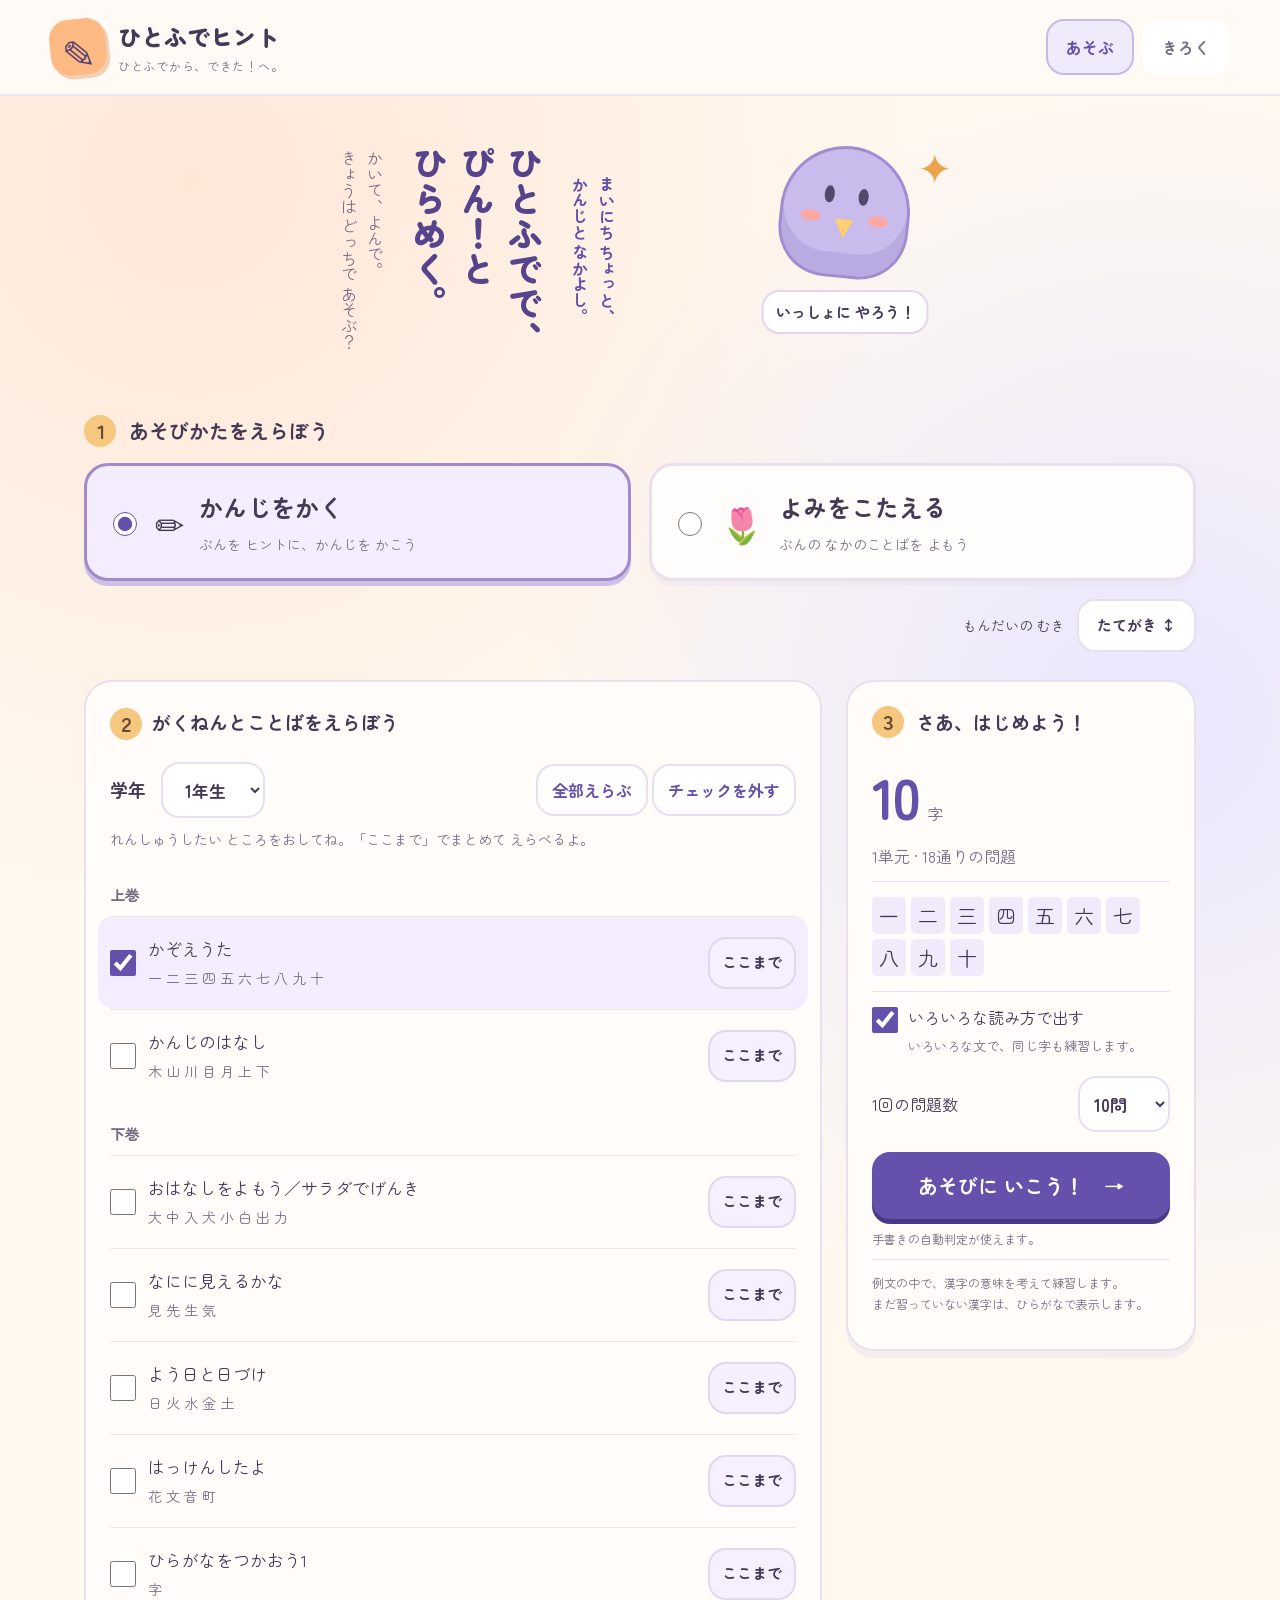
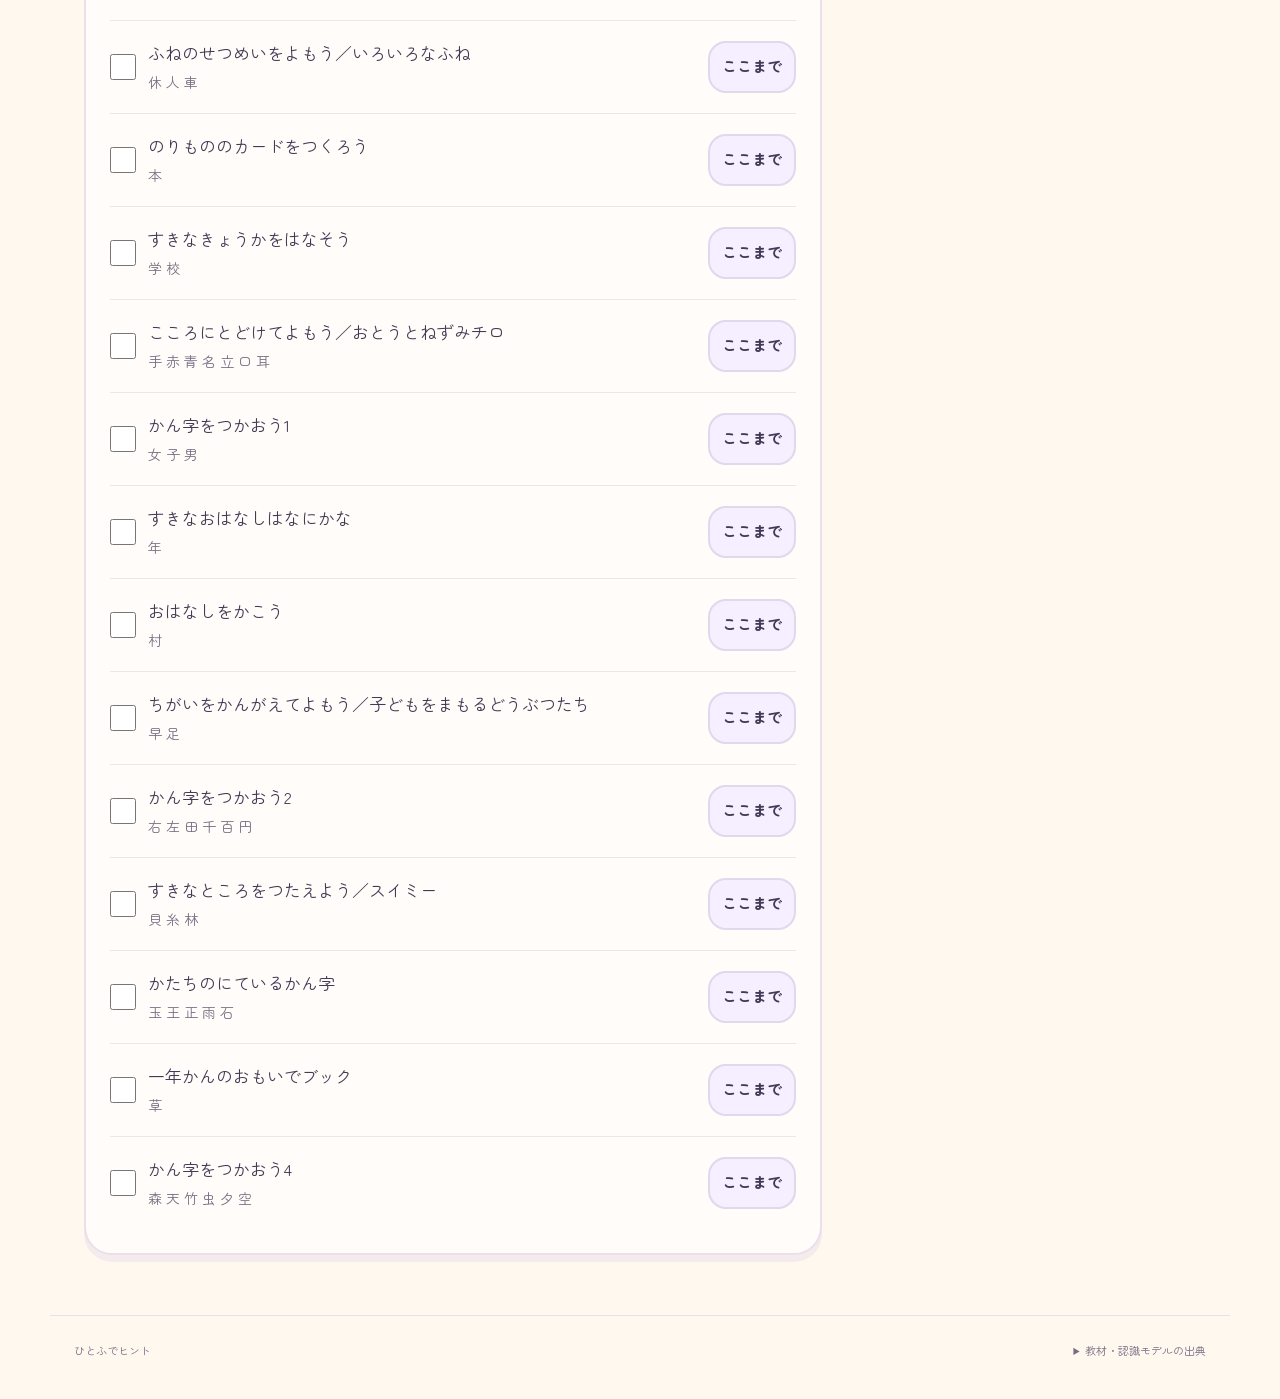
==== index.html @ f6446cb9 "Refine headline and explanatory text wrapping for vertical and mobile layouts" ====
<!doctype html>
<html lang="ja">
<head><meta charset="utf-8"><meta name="viewport" content="width=device-width, initial-scale=1"><title>ひとふでヒント — かく・よむ 漢字あそび</title><link rel="stylesheet" href="style.css"><link rel="stylesheet" href="child-ui.css"><script src="assets/ort.wasm.min.js" defer></script><script type="module" src="app.mjs"></script></head>
<body class="vertical-ui">
<header><a class="brand" href="./"><span class="brand-icon">✎</span><span>ひとふでヒント<small>ひとふでから、できた！へ。</small></span></a><nav aria-label="画面を選ぶ"><button id="setupTab" class="tab active">あそぶ</button><button id="progressTab" class="tab">きろく</button></nav></header>
<main>
<section id="setupView">
 <div class="intro welcome"><div><span class="eyebrow"><span class="copy-line">まいにち ちょっと、</span><span class="copy-line">かんじと なかよし。</span></span><h1 class="hero-title"><span class="hero-line">ひとふでで、</span><span class="hero-line">ぴん！と</span><span class="hero-line">ひらめく。</span></h1><p><span class="copy-line">かいて、よんで。</span><span class="copy-line">きょうは どっちで あそぶ？</span></p></div><div class="mascot" aria-hidden="true"><span class="mascot-star">✦</span><div class="bird"><i></i><i></i><b>▾</b></div><span class="mascot-message">いっしょに やろう！</span></div></div>
 <fieldset class="mode-picker"><legend><span class="step">１</span> <span class="copy-chunk">あそびかたを</span><wbr><span class="copy-chunk"> えらぼう</span></legend><label><input type="radio" name="mode" value="write" checked><span class="mode-picture">✏️</span><span><strong><span class="copy-chunk">かんじを</span><wbr><span class="copy-chunk"> かく</span></strong><small><span class="copy-chunk">ぶんを ヒントに、</span><wbr><span class="copy-chunk">かんじを かこう</span></small></span></label><label><input type="radio" name="mode" value="read"><span class="mode-picture">🌷</span><span><strong><span class="copy-chunk">よみを</span><wbr><span class="copy-chunk"> こたえる</span></strong><small><span class="copy-chunk">ぶんの なかの</span><wbr><span class="copy-chunk">ことばを よもう</span></small></span></label></fieldset>
 <div class="layout-setting"><span>もんだいの むき</span><button id="verticalToggle" aria-pressed="true">たてがき ↕</button></div>
 <div class="setup-grid"><div class="card unit-panel">
  <h2 class="step-title"><span class="step">２</span><span class="step-caption"><span class="copy-chunk">がくねんと</span><wbr><span class="copy-chunk"> ことばを</span><wbr><span class="copy-chunk"> えらぼう</span></span></h2><div class="panel-top"><label class="grade-label" for="grade">学年 <select id="grade"><option value="1">1年生</option><option value="2">2年生</option><option value="3">3年生</option><option value="4">4年生</option><option value="5">5年生</option><option value="6">6年生</option></select></label><div class="selection-actions"><button id="selectAll" class="text-button">全部えらぶ</button><button id="selectNone" class="text-button">チェックを外す</button></div></div>
  <p class="unit-help"><span class="copy-chunk">れんしゅうしたい ところを</span><wbr><span class="copy-chunk"> おしてね。</span><wbr><span class="copy-chunk">「ここまで」で</span><wbr><span class="copy-chunk"> まとめて えらべるよ。</span></p>
  <div id="units" aria-label="単元の一覧"><p>漢字のデータを読み込んでいます…</p></div>
 </div><aside class="card summary-panel"><h2 class="step-title"><span class="step">３</span> <span class="copy-chunk">さあ、</span><wbr><span class="copy-chunk">はじめよう！</span></h2><div class="big-count"><strong id="scopeCount">0</strong><span>字</span></div><p id="selectionSummary">単元をえらんでね。</p><div id="scopePreview" class="char-preview"></div>
  <label class="option"><input type="checkbox" id="multiple" checked><span>いろいろな読み方で出す<small><span class="copy-chunk">いろいろな文で、</span><wbr><span class="copy-chunk">同じ字も練習します。</span></small></span></label>
  <label class="length-label" for="sessionLength">1回の問題数 <select id="sessionLength"><option value="5">5問</option><option value="10" selected>10問</option><option value="20">20問</option></select></label>
  <button id="start" class="primary wide" disabled>あそびに いこう！ <span>→</span></button><p id="modelStatus" class="status" role="status">手書きの判定を準備しています…</p>
  <p class="small-note"><span class="copy-chunk">例文の中で、</span><wbr><span class="copy-chunk">漢字の意味を考えて</span><wbr><span class="copy-chunk">練習します。</span><wbr><span class="copy-chunk">まだ習っていない漢字は、</span><wbr><span class="copy-chunk">ひらがなで表示します。</span></p>
 </aside></div>
</section>
<section id="drillView" hidden>
 <div class="drill-top"><button id="back" class="text-button">← えらびなおす</button><span id="position"></span><span id="sessionBadge" class="badge"></span></div><div class="progress-track"><div id="progressFill"></div></div>
 <div class="drill-layout"><div class="card exercise">
  <span id="questionInstruction" class="eyebrow">□の かんじを １もじ かこう</span><div class="question-paper"><p id="reading" class="reading"></p><h1 id="masked" class="masked"></h1></div><p id="cue" class="cue"></p>
  <div id="readingControls" hidden><div id="readingHint" class="reading-hint"></div><div id="inputModes" class="input-modes" role="group" aria-label="こたえかた"><button data-input="keyboard" class="selected" aria-pressed="true">⌨️ うつ</button><button data-input="voice" aria-pressed="false">🎤 はなす</button><button data-input="handwriting" aria-pressed="false">✏️ かく</button></div><label id="readingInputLabel" for="readingInput">よみを ひらがなで いれてね</label><input id="readingInput" type="text" lang="ja" autocomplete="off" spellcheck="false" maxlength="80" placeholder="ひらがなで こたえてね"><div id="speechBox" hidden><button id="speak" class="primary wide">🎤 はなす</button><p id="speechStatus" role="status"></p><div id="speechCandidates" class="kana-candidates"></div><small>マイクを つかいます。音声はブラウザの認識サービスに送られることがあります。</small></div></div>
 <div id="writingBox">
  <div class="writing-area"><svg id="guide" viewBox="0 0 109 109" aria-hidden="true"></svg><canvas id="canvas" width="480" height="480" aria-label="漢字を書く場所"></canvas><span class="corner">ここに かいてね</span></div>
  <div class="canvas-tools"><button id="undo">ひとふで もどす</button><button id="clear">ぜんぶ けす</button><span id="strokeCount">0画</span></div>
  </div><div id="kanaTools" hidden><button id="kanaCommit" class="primary wide">この もじを よみとる</button><p id="kanaStatus" role="status"></p><div id="kanaCandidates" class="kana-candidates"></div><button id="deleteKana">よみの さいごを けす</button></div><button id="check" class="primary wide">できた！ たしかめる 🌸</button>
 </div><aside class="card hint-panel"><span class="eyebrow">こまったら ここ！</span><h2><span class="copy-chunk">ひとふで</span><wbr><span class="copy-chunk"> おてつだい。</span></h2><p>むずかしいときは、<br>ひとふでずつ みてみよう。</p><button id="hint" class="hint-button"><span class="hint-icon">一</span><span>ひとふで みせて<small><span class="copy-chunk">すこしずつ</span><wbr><span class="copy-chunk"> おもいだそう</span></small></span></button><button id="answer" class="text-button answer-button">こたえを みる</button>
  <div id="feedback" class="feedback" role="status" aria-live="polite"></div><div id="confirmation" hidden><p>自分で書いた字と、答えを比べてね。</p><div class="two-buttons"><button id="selfCorrect">合っている</button><button id="selfWrong">もう一度練習</button></div></div>
  <button id="next" class="primary wide" hidden>つぎへ すすむ →</button><div class="practice-note"><strong>思い出せたら、また後で。</strong><p>ヒントを使った字や間違えた字は、少し間をあけてもう一度。自力で書けた字は、翌日以降に復習します。</p></div>
 </aside></div>
</section>
<section id="resultView" hidden class="card result-panel"><span class="eyebrow">今日の練習</span><h1>おつかれさま！</h1><p id="resultMessage"></p><div id="resultCounts" class="result-counts"></div><div id="resultItems"></div><div class="two-buttons"><button id="restart" class="primary">もう一度練習する</button><button id="finish">範囲にもどる</button></div></section>
<section id="recordView" hidden><div class="intro"><span class="eyebrow">少しずつ、思い出せる字を増やそう</span><h1>学習の記録</h1><p>記録は、この端末のブラウザに保存されます。</p></div><div id="recordSummary" class="record-counts"></div><div class="card"><div class="panel-top"><h2>復習したい字</h2><button id="export" class="text-button">記録を書き出す</button><label class="text-button import-label">記録を読み込む<input id="import" type="file" accept="application/json" hidden></label></div><div id="recordList"></div><p id="storageMessage" role="status"></p></div></section>
<button id="quickStart" class="primary quick-start" disabled>あそびに いこう！ →</button><p id="fatal" role="alert" hidden></p>
</main>
<footer><span>ひとふでヒント</span><details><summary>教材・認識モデルの出典</summary><p>単元対応：ユーザー提供の東京書籍「新編 新しい国語」の教科書画面を転記。</p><p>筆順：<a href="https://kanjivg.tagaini.net/">KanjiVG</a> — Ulrich Apel · <a href="https://creativecommons.org/licenses/by-sa/3.0/">CC BY-SA 3.0</a>。語彙・読み：<a href="https://www.edrdg.org/">EDRDG / JMdict・KANJIDIC2</a> · <a href="https://www.edrdg.org/edrdg/licence.html">CC BY-SA 4.0</a>。</p><p>Character recognition powered by machine learning from <a href="https://github.com/dariyooo/DaKanji-Single-Kanji-Recognition">Dariyooo (DaAppLab)</a> · MIT。<a href="assets/DAKANJI-LICENSE.txt">ライセンス</a> / <a href="assets/ONNXRUNTIME-LICENSE.txt">ONNX Runtime · MIT</a></p><p>自動判定は参考です。判定がはっきりしないときは、答えと比べて確認します。書いた画像は外部に送信しません。</p></details></footer>
</body></html>
---- style.css ----
@import url('https://fonts.googleapis.com/css2?family=Noto+Sans+JP:wght@400;500;600;700;800&display=swap');
:root{--ink:#29392f;--muted:#66756b;--paper:#f6f5ee;--green:#24634c;--line:#dedfd4;--orange:#d47637;--light:#e8f0e6}*{box-sizing:border-box}body{margin:0;background:var(--paper);color:var(--ink);font-family:'Noto Sans JP',system-ui,sans-serif;line-height:1.65}button,select,input{font:inherit}button,select{cursor:pointer}button{border:1px solid var(--line);border-radius:10px;padding:10px 16px;background:white;color:var(--ink);font-weight:600}button:hover{background:#f0f3eb}button:disabled{opacity:.5;cursor:not-allowed}button:focus-visible,a:focus-visible,input:focus-visible,select:focus-visible{outline:3px solid #d6904f;outline-offset:3px}button.primary{background:var(--green);border-color:var(--green);color:white;padding:15px 20px}button.primary:hover{background:#184d3a}button[hidden],[hidden]{display:none!important}header{padding:22px max(24px,calc((100vw - 1180px)/2));border-bottom:1px solid var(--line);display:flex;align-items:center;justify-content:space-between;gap:20px;background:#faf9f3}.brand{display:flex;gap:12px;align-items:center;text-decoration:none;color:var(--ink);font-size:20px;font-weight:800;white-space:nowrap}.brand-icon{display:grid;place-items:center;background:var(--green);color:white;font-size:32px;width:45px;height:45px;border-radius:12px;transform:rotate(-6deg)}.brand small{display:block;font-size:11px;font-weight:400;color:var(--muted);letter-spacing:.06em}nav{display:flex;gap:8px}.tab{border:0;background:transparent;color:var(--muted);font-size:13px}.tab.active{background:var(--light);color:var(--green)}main{max-width:1180px;margin:auto;padding:40px 24px 60px}.intro{margin:0 0 30px}.eyebrow{font-size:12px;letter-spacing:.12em;color:var(--green);font-weight:700}h1{font-size:clamp(23px,3vw,32px);margin:10px 0 12px;letter-spacing:.025em;line-height:1.5}h2{font-size:19px;margin:10px 0}p{margin:10px 0}.intro p{color:var(--muted);font-size:14px}.mobile{display:none}.setup-grid{display:grid;grid-template-columns:minmax(0,1fr) 320px;gap:24px;align-items:start}.card{background:#fffef9;border:1px solid var(--line);border-radius:18px;padding:24px;box-shadow:0 4px 18px #2f463504}.panel-top{display:flex;gap:12px;align-items:center;justify-content:space-between;flex-wrap:wrap}.grade-label{display:flex;align-items:center;gap:15px;font-weight:700}select{border:1px solid var(--line);background:white;padding:10px 36px 10px 14px;border-radius:9px;color:var(--ink)}.selection-actions{display:flex;gap:4px}.text-button{border:0;background:transparent;color:var(--green);padding:8px;font-size:13px}.unit-help{font-size:12px;color:var(--muted);padding-bottom:12px}.volume-heading{font-size:12px;margin:20px 0 8px;color:var(--muted);font-weight:700}.unit-row{display:flex;align-items:center;border-top:1px solid #e9e9de;gap:8px;padding:12px 0}.unit-row label{flex:1;display:flex;gap:12px;align-items:flex-start;cursor:pointer;font-size:13px;min-width:0}.unit-row input,.option input{width:19px;height:19px;flex-shrink:0;accent-color:var(--green);margin:3px 0}.unit-row small{display:block;font-size:11px;color:var(--muted);margin-top:4px}.unit-row .until{white-space:nowrap;font-size:11px;background:#f3f5ed;border:0;padding:6px 8px}.unit-row:has(input:checked){background:#f0f5ec;margin:0 -12px;padding-left:12px;padding-right:12px;border-radius:8px}.summary-panel{position:sticky;top:24px}.big-count{display:flex;align-items:baseline;gap:10px;padding-top:5px}.big-count strong{font-size:70px;line-height:1.3;letter-spacing:-.06em;color:var(--green)}.big-count span{color:var(--muted)}#selectionSummary{font-size:13px;color:var(--muted)}.char-preview{border-top:1px solid var(--line);border-bottom:1px solid var(--line);padding:15px 0;margin:20px 0;display:flex;flex-wrap:wrap;gap:5px;max-height:160px;overflow:auto}.char-preview span{background:var(--light);border-radius:5px;padding:2px 7px;font-size:16px}.option{display:flex;align-items:flex-start;gap:10px;font-size:13px;cursor:pointer}.option small{display:block;font-size:11px;color:var(--muted);margin-top:4px}.length-label{display:flex;align-items:center;justify-content:space-between;gap:10px;margin:20px 0;font-size:13px}.wide{width:100%;display:flex;justify-content:center;gap:20px;align-items:center}.status{font-size:11px;color:var(--muted)}.small-note{font-size:11px;color:var(--muted);padding-top:12px;border-top:1px solid var(--line);line-height:1.8}.drill-top{display:flex;gap:16px;align-items:center;font-size:13px}.drill-top #position{margin-left:auto}.badge{border-radius:20px;background:var(--light);padding:4px 10px;font-size:11px;color:var(--green)}.progress-track{height:5px;background:#dfe4d9;border-radius:5px;margin:16px 0 25px}.progress-track div{height:100%;background:var(--green);border-radius:5px;transition:width .2s}.drill-layout{display:grid;grid-template-columns:minmax(0,620px) 1fr;gap:24px}.exercise{text-align:center;padding:26px}.reading{font-size:22px;font-weight:600;margin:12px 0 0;letter-spacing:.08em}.masked{font-size:38px;margin:4px 0 5px;letter-spacing:.15em;overflow-wrap:anywhere}.cue{font-size:11px;color:var(--muted);min-height:18px}.writing-area{width:min(100%,380px);aspect-ratio:1;margin:18px auto 12px;position:relative;background-color:#fffefb;background-image:linear-gradient(90deg,transparent calc(50% - .5px),#e9e4d7 50%,transparent calc(50% + .5px)),linear-gradient(transparent calc(50% - .5px),#e9e4d7 50%,transparent calc(50% + .5px));border:2px solid #cdcbb9;border-radius:10px;overflow:hidden;touch-action:none}#canvas,#guide{position:absolute;inset:0;width:100%;height:100%}#canvas{touch-action:none;z-index:2;cursor:crosshair}#guide{z-index:1;fill:none;stroke:var(--orange);stroke-width:3;stroke-linecap:round;stroke-linejoin:round}.corner{position:absolute;bottom:8px;right:12px;color:#b8b4a6;font-size:10px;pointer-events:none;z-index:0}.canvas-tools{max-width:380px;margin:0 auto 20px;display:flex;gap:8px;align-items:center}.canvas-tools button{font-size:12px;padding:7px 12px}.canvas-tools span{margin-left:auto;font-size:12px;color:var(--muted)}.hint-panel{padding:28px}.hint-panel>p{font-size:13px;color:var(--muted)}.hint-button{width:100%;display:flex;align-items:center;text-align:left;gap:15px;margin:24px 0 10px;padding:15px;background:#fbefe1;border-color:#edd7bf}.hint-button small{display:block;font-size:11px;color:var(--muted);font-weight:400;margin-top:4px}.hint-icon{font-size:30px;color:var(--orange)}.answer-button{width:100%;text-align:center}.feedback{margin:24px 0 15px;font-size:14px;white-space:pre-line}.feedback.good{color:var(--green);background:var(--light);padding:16px;border-radius:10px}.feedback.review{background:#fcf1e3;padding:16px;border-radius:10px;color:#80522a}.practice-note{margin-top:35px;border-top:1px solid var(--line);padding-top:22px;color:var(--muted);font-size:11px}.practice-note strong{color:var(--ink);font-size:12px}.two-buttons{display:flex;gap:10px;flex-wrap:wrap}.two-buttons button{flex:1;min-width:130px}.result-panel{max-width:750px;margin:40px auto}.result-counts,.record-counts{display:grid;grid-template-columns:repeat(3,1fr);gap:12px;margin:25px 0}.metric{padding:20px;background:var(--light);border-radius:12px}.metric strong{display:block;color:var(--green);font-size:30px}.metric span{font-size:12px;color:var(--muted)}.record-row,.result-row{display:flex;gap:18px;align-items:center;padding:14px 0;border-bottom:1px solid var(--line)}.record-char{font-size:28px;min-width:35px}.record-row small,.result-row small{display:block;font-size:11px;color:var(--muted)}.result-row .badge{margin-left:auto}.import-label{cursor:pointer}.record-summary-help{font-size:12px}.record-detail{flex:1}.reason-label{color:#9a5d30;font-size:12px}footer{border-top:1px solid var(--line);max-width:1180px;margin:auto;padding:25px 24px 40px;color:var(--muted);font-size:11px;display:flex;gap:30px;justify-content:space-between}footer details{max-width:720px}a{color:var(--green)}#fatal{padding:20px;background:#fff0e6;color:#8a4a29;border-radius:12px}#storageMessage{font-size:12px;color:var(--muted)}@media(max-width:850px){.setup-grid{grid-template-columns:1fr 280px;gap:16px}.card{padding:18px}.drill-layout{grid-template-columns:1fr 280px;gap:16px}.hint-panel{padding:20px}main{padding:25px 18px 40px}header{padding:16px 18px}.brand{font-size:17px}.brand-icon{width:38px;height:38px}.panel-top{gap:8px}}@media(max-width:650px){header{flex-wrap:wrap;padding:14px 18px}nav{margin-left:auto}.tab{font-size:11px;padding:8px}.brand{font-size:16px}.brand small{font-size:9px}.intro h1{font-size:23px}.mobile{display:block}.setup-grid,.drill-layout{grid-template-columns:1fr}.summary-panel{position:static}.summary-panel .big-count strong{font-size:48px}.char-preview{max-height:95px}.drill-layout .exercise{padding:18px}.writing-area{width:min(100%,360px)}.hint-panel h2{font-size:17px}.hint-panel>p,.practice-note{display:none}.hint-button{margin:15px 0 6px}.feedback{margin-top:14px}.masked{font-size:32px}.result-counts,.record-counts{gap:6px}.metric{padding:12px}.metric strong{font-size:24px}footer{display:block}footer details{margin-top:12px}.unit-row label{font-size:12px}.result-panel{margin:15px 0}.result-row{gap:10px}}
---- child-ui.css ----
@import url('https://fonts.googleapis.com/css2?family=Zen+Maru+Gothic:wght@400;500;700;900&display=swap');
:root{--ink:#453a56;--muted:#776e84;--paper:#fff8ef;--green:#6550ab;--line:#e7dfee;--orange:#eb9860;--light:#f0eafb}
body{font-family:'Zen Maru Gothic','Noto Sans JP',system-ui,sans-serif;background:radial-gradient(circle at 15% 6%,#ffe7d8 0,transparent 24%),radial-gradient(circle at 90% 24%,#e9e6ff 0,transparent 25%),var(--paper)}
header{background:#fffaf6;border-bottom:2px solid #efe5eb;padding-block:18px}.brand{font-size:23px}.brand small{font-size:12px}.brand-icon{background:#ffba83;color:#594271;border-radius:19px;width:56px;height:56px;font-size:40px;box-shadow:3px 4px 0 #f1d0b8}
button,select{min-height:56px;border-radius:18px;border-width:2px;font-size:17px;padding:12px 18px;font-weight:700;transition:transform .15s,background .15s;touch-action:manipulation}button:hover{background:#f0eafb;transform:translateY(-2px)}button:active{transform:translateY(2px)}button:disabled{transform:none;opacity:.55}button.primary{background:#6550ab;border-color:#6550ab;box-shadow:0 5px 0 #493885;font-size:20px;min-height:66px}button.primary:hover{background:#7461b5}.tab{font-size:16px;border:2px solid transparent;background:#fff}.tab.active{border-color:#c9bae5;background:#f0eafb}
main{padding-top:32px;max-width:1160px}.card{border:2px solid #eadfeb;border-radius:28px;box-shadow:0 7px 0 #eadfeb80;background:#fffcf9}.welcome{display:flex;align-items:center;justify-content:space-between;padding:8px 28px 20px;gap:24px}.welcome h1{font-size:clamp(34px,4.5vw,52px);font-weight:900;line-height:1.45;letter-spacing:.05em;color:#57438b;margin:8px 0}.intro p{font-size:17px}.eyebrow{font-size:15px;letter-spacing:.02em}.mascot{position:relative;min-width:210px;padding:10px 24px 30px;text-align:center}.bird{background:#c9bbec;border:3px solid #a18ccf;width:130px;height:132px;border-radius:60% 60% 45% 45%;position:relative;transform:rotate(6deg);display:flex;justify-content:center;gap:24px;padding-top:38px;margin:auto;box-shadow:inset 0 -22px 0 #baaae2}.bird:before,.bird:after{content:'';position:absolute;top:64px;width:20px;height:11px;background:#ffa8a2;border-radius:50%}.bird:before{left:18px}.bird:after{right:18px}.bird i{width:10px;height:17px;border-radius:50%;background:#55476a}.bird b{position:absolute;top:55px;color:#ffce70;font-size:38px;line-height:1}.mascot-star{position:absolute;top:-5px;right:0;color:#eca34c;font-size:42px}.mascot-message{background:white;border:2px solid #e2d5ed;border-radius:18px;padding:8px 12px;display:inline-block;position:relative;margin-top:12px;font-size:15px;font-weight:700}
.mode-picker{border:0;padding:0;margin:0 0 14px;display:grid;grid-template-columns:1fr 1fr;gap:18px}.mode-picker legend{font-size:20px;font-weight:700;padding:0;margin-bottom:16px}.step{display:inline-grid;place-items:center;width:32px;height:32px;background:#f6c77f;color:#654b37;border-radius:50%;font-size:19px;margin-right:7px}.mode-picker label{display:flex;align-items:center;gap:15px;background:#fffdfb;border:3px solid #e9dfed;border-radius:24px;padding:21px;cursor:pointer;min-height:112px;position:relative;box-shadow:0 5px 0 #e9dfed70}.mode-picker label:has(input:checked){border-color:#a28bcd;background:#f3edff;box-shadow:0 5px 0 #cfbfe5}.mode-picker input{width:24px;height:24px;accent-color:#6550ab;flex-shrink:0}.mode-picker strong{font-size:24px;display:block}.mode-picker small{font-size:14px;display:block;color:var(--muted)}.mode-picture{font-size:35px}.layout-setting{display:flex;justify-content:flex-end;align-items:center;gap:12px;margin:18px 0 28px;font-size:14px}.layout-setting button{font-size:15px;min-height:48px}.step-title{font-size:19px;margin-top:0;margin-bottom:22px}.setup-grid{grid-template-columns:minmax(0,1fr) 350px}.grade-label{font-size:18px}.text-button{font-size:16px;min-height:52px;border:2px solid #e9dfed;background:#fff;padding:9px 14px}.unit-help{font-size:14px}.unit-row{padding-block:15px;gap:12px}.unit-row label{font-size:17px;align-items:center;min-height:62px}.unit-row input,.option input{width:26px;height:26px}.unit-row small{font-size:14px}.unit-row .until{font-size:15px;min-height:52px;padding:9px 12px;border:2px solid #e2d7ec;background:#f6efff}.unit-row:has(input:checked){background:#f3edff;border-radius:16px}.volume-heading{font-size:15px}.option,.length-label,#selectionSummary{font-size:16px}.option small{font-size:13px}.small-note,.status{font-size:12px}.char-preview span{font-size:20px}.char-preview{margin:12px 0}.summary-panel .big-count strong{font-size:56px}.big-count{padding-top:0}.length-label select{padding-inline:10px;min-width:92px}
.drill-layout{grid-template-columns:minmax(0,650px) 1fr}.drill-top{font-size:16px}.badge{font-size:13px}.progress-track{height:10px;border-radius:20px;background:#e8def4}.progress-track div{border-radius:20px;background:#a490d3}.question-paper{display:flex;justify-content:center;align-items:center;gap:24px;background:#fff5df;border-radius:22px;padding:22px 18px;margin:16px 0;min-height:130px;background-image:repeating-linear-gradient(0deg,transparent 0,transparent 35px,#f1e4c8 36px,transparent 37px)}.question-paper .masked{margin:0;font-size:44px;font-family:'Yu Mincho','Noto Serif JP',serif;line-height:1.6;max-width:100%;overflow-wrap:anywhere}.question-paper .reading{font-size:24px;margin:0}.vertical-ui .question-paper{flex-direction:row-reverse;min-height:210px}.vertical-ui .masked,.vertical-ui .reading{writing-mode:vertical-rl;text-orientation:upright;max-height:330px;letter-spacing:.12em}.cue{font-size:15px}.writing-area{border:3px solid #cdbdde;border-radius:22px;background-color:white;width:min(100%,330px)}.corner{font-size:13px}.canvas-tools button{min-height:52px;font-size:15px;padding:9px 12px}.canvas-tools span{font-size:14px}.hint-panel h2{font-size:24px}.hint-panel>p{font-size:16px}.hint-button{border-width:2px;background:#fff0d7;border-color:#edcf9d;border-radius:20px;min-height:82px}.hint-button small{font-size:13px}.answer-button{margin-top:15px}.feedback{font-size:18px}.practice-note,.practice-note strong{font-size:13px}.result-panel h1{color:#6550ab}.metric span{font-size:14px}.record-row small{font-size:13px}.result-counts,.record-counts{grid-template-columns:repeat(3,minmax(0,1fr))}
.input-modes{display:flex;gap:8px;margin:18px 0}.input-modes button{flex:1;padding:12px 6px;font-size:18px}.input-modes .selected{background:#f0eafb;border-color:#a28bcd}.reading-hint{display:flex;justify-content:center;gap:6px;flex-wrap:wrap;min-height:64px}.kana-hint-tile{display:grid;place-items:center;width:58px;height:68px;border:2px dashed #deca9b;background:#fff5de;border-radius:14px;font-size:40px}.kana-hint-tile svg{width:100%;height:100%;fill:none;stroke:#df864e;stroke-width:3.5;stroke-linecap:round;stroke-linejoin:round}.vertical-ui .reading-hint{flex-direction:column;align-content:center;max-height:290px}.vertical-ui .kana-hint-tile{width:56px;height:56px}.reading-hint:empty{display:none}#readingInputLabel{display:block;font-size:15px;margin-top:12px;text-align:left}#readingInput{width:100%;min-height:66px;border:3px solid #cdbdde;border-radius:18px;background:#fff;font-size:25px;padding:14px;color:#453a56;margin:8px 0 18px}#readingInput::placeholder{font-size:18px;color:#8d829a}.kana-candidates{display:flex;gap:9px;justify-content:center;flex-wrap:wrap;margin:12px 0}.kana-candidates button{font-size:29px;min-width:56px}#speechBox{margin:12px 0 20px}#speechBox small{display:block;color:var(--muted);font-size:12px}#speechStatus,#kanaStatus{font-size:16px}#kanaTools{margin-bottom:20px}#deleteKana{font-size:15px}.vertical-ui .intro h1{writing-mode:vertical-rl;max-height:280px;font-size:36px}.vertical-ui .welcome{justify-content:center;gap:110px}.vertical-ui .welcome>div:first-child{display:flex;flex-direction:row-reverse;gap:28px;align-items:center}.vertical-ui .welcome .eyebrow,.vertical-ui .welcome p{writing-mode:vertical-rl;max-height:250px;font-size:16px}.vertical-ui .welcome h1 br{display:none}
@media(prefers-reduced-motion:reduce){*,*:before,*:after{transition:none!important;animation:none!important}html{scroll-behavior:auto}}
@media(max-width:900px){.setup-grid,.drill-layout{grid-template-columns:minmax(0,1fr) 300px;gap:16px}.mode-picker strong{font-size:21px}.mode-picture{font-size:29px}.mode-picker label{padding:16px;gap:10px}.card{padding:19px}.vertical-ui .welcome{gap:45px}.vertical-ui .welcome>div:first-child{gap:18px}.unit-row label{font-size:16px}.selection-actions{flex-wrap:wrap}.unit-row .until{font-size:14px;padding:7px 10px}}
@media(max-width:720px){header{padding:14px 16px;gap:10px;flex-wrap:wrap}.brand{font-size:20px}.brand small{font-size:11px}nav{margin-left:0}.tab{font-size:15px;min-height:48px;padding:8px 14px}main{padding:22px 14px 36px}.setup-grid,.drill-layout{grid-template-columns:1fr}.welcome{padding:10px 0;gap:10px}.mascot{min-width:120px;padding:10px 0 20px}.bird{width:95px;height:100px;gap:18px;padding-top:28px}.bird:before,.bird:after{top:49px;width:15px}.bird:before{left:9px}.bird:after{right:9px}.bird b{top:42px;font-size:30px}.mascot-star{font-size:28px}.mascot-message{font-size:11px;padding:6px 8px}.welcome h1{font-size:32px}.intro p{font-size:14px}.eyebrow{font-size:13px}.vertical-ui .welcome{gap:24px}.vertical-ui .welcome>div:first-child{gap:10px}.vertical-ui .intro h1{font-size:29px;max-height:250px}.vertical-ui .welcome .eyebrow,.vertical-ui .welcome p{font-size:13px;max-height:235px}.mode-picker{grid-template-columns:1fr;gap:13px;margin-top:15px}.mode-picker legend{font-size:18px}.mode-picker label{min-height:92px}.mode-picker strong{font-size:23px}.mode-picker small{font-size:13px}.mode-picture{font-size:33px}.layout-setting{margin:16px 0 20px}.summary-panel{position:static}.step-title{font-size:18px}.unit-row label{font-size:16px}.unit-row small{font-size:13px}.unit-help{font-size:13px}.selection-actions{gap:8px}.text-button{font-size:15px}.drill-layout .exercise{padding:18px 14px}.question-paper{min-height:120px}.vertical-ui .question-paper{min-height:170px}.question-paper .masked{font-size:37px}.vertical-ui .masked{max-height:265px}.writing-area{width:min(100%,310px)}.hint-panel>p{display:block}.hint-panel h2{font-size:23px}.hint-button{margin-top:16px}.drill-top{gap:8px;font-size:14px}.drill-top .text-button{font-size:14px;padding:9px 10px}.badge{font-size:12px}.result-counts,.record-counts{gap:8px}.metric{padding:12px 8px;min-width:0}.metric span{font-size:12px;overflow-wrap:anywhere}.metric strong{font-size:27px}.record-row,.result-row{gap:9px;flex-wrap:wrap}.record-detail{min-width:140px}.result-panel{margin:14px 0}.reading-hint{gap:4px}.input-modes button{font-size:17px}.kana-hint-tile{width:50px;height:58px}.vertical-ui .kana-hint-tile{width:48px;height:48px}.corner{font-size:12px}.canvas-tools button{font-size:14px}}
.quick-start{display:none}@media(max-width:720px){#units{max-height:410px;overflow:auto;padding:0 12px 5px;margin:0 -12px;overscroll-behavior:contain}body:has(#setupView:not([hidden])) .quick-start{display:flex;position:fixed;bottom:14px;left:16px;right:16px;width:calc(100% - 32px);z-index:10;justify-content:center;box-shadow:0 5px 0 #493885,0 0 0 9px #fff8efe8}body:has(#setupView:not([hidden])) footer{padding-bottom:105px}.vertical-ui .intro h1{max-height:330px}.vertical-ui .welcome{gap:14px}}@media(max-width:400px){.vertical-ui .welcome .eyebrow{display:none}.vertical-ui .intro h1{font-size:27px}.vertical-ui .welcome p{font-size:12px}.vertical-ui .welcome>div:first-child{gap:8px}.mascot{min-width:105px}}
.vertical-ui .welcome>div:first-child{width:300px;min-width:0;flex:none;justify-content:center}@media(max-width:720px){.vertical-ui .welcome>div:first-child{width:170px}}@media(max-width:400px){.vertical-ui .welcome>div:first-child{width:145px}}
.question-paper:has(.sentence){background-image:repeating-linear-gradient(90deg,transparent 0,transparent 53px,#f0e2c4 54px,transparent 55px);padding:26px 22px;min-height:250px}
.question-paper .sentence{font-family:'Zen Maru Gothic','Yu Mincho',serif;font-weight:500;font-size:27px;line-height:2.1;letter-spacing:.05em;text-align:left;white-space:pre-wrap;max-width:100%;margin:0}
.vertical-ui .question-paper .sentence{max-height:360px;max-width:100%;writing-mode:vertical-rl;text-orientation:mixed;letter-spacing:.09em;line-height:2.2}
.sentence-target{color:#58408d;background:#efe5ff;border-radius:6px;padding:3px 4px;font-weight:700;box-decoration-break:clone;-webkit-box-decoration-break:clone}.sentence-target rt{font-size:.57em;color:#8d4931;font-weight:700;letter-spacing:.05em}.target-text{border-bottom:2px solid #a58acb}.vertical-ui .target-text{border-bottom:0;border-left:2px solid #a58acb}
.vertical-ui .question-paper:has(.sentence){align-items:center;justify-content:center}
@media(max-width:720px){.question-paper:has(.sentence){padding:23px 13px;min-height:290px}.question-paper .sentence{font-size:23px;line-height:2}.vertical-ui .question-paper .sentence{max-height:340px;line-height:2.25}.question-paper:has(.sentence){background-size:auto}#questionInstruction{font-size:14px}}
/* Keep short UI phrases together; authored lines define the headline rhythm. */
.copy-chunk{display:inline-block;white-space:nowrap;max-width:100%}.copy-line{display:block;white-space:nowrap}.hero-line{display:block;white-space:nowrap}.welcome .hero-title{line-height:1.4}.welcome>div:first-child{min-width:0}.mode-picker label>span:last-child{min-width:0;flex:1}.mode-picker strong,.mode-picker small,.hint-panel h2,.unit-help,.small-note{word-break:normal;overflow-wrap:normal;line-break:strict}.unit-panel>.step-title{display:flex;align-items:flex-start;gap:10px}.unit-panel>.step-title>.step{flex:none;margin-right:0;margin-top:2px}.step-caption{min-width:0;line-height:1.65}.mode-picker small{margin-top:5px;line-height:1.8}.mascot-message{white-space:nowrap;width:max-content;display:block;left:50%;transform:translateX(-50%)}
.vertical-ui .welcome .hero-title{font-size:34px;max-height:none;flex:none}.vertical-ui .welcome .eyebrow,.vertical-ui .welcome p{max-height:none;flex:none;line-height:1.65}.vertical-ui .welcome>div:first-child{gap:18px}.vertical-ui .welcome .copy-line{padding-block:0;letter-spacing:0}.vertical-ui .welcome .hero-line{letter-spacing:.025em}
@media(max-width:900px){.vertical-ui .welcome>div:first-child{gap:12px}.vertical-ui .welcome .hero-title{font-size:31px}.mode-picker strong{font-size:21px}}
@media(max-width:720px){.vertical-ui .welcome .hero-title{font-size:25px}.vertical-ui .welcome>div:first-child{width:165px;gap:9px}.vertical-ui .welcome .eyebrow{display:none}.vertical-ui .welcome p{font-size:12px}.vertical-ui .welcome{gap:12px}.mascot{min-width:120px}.mode-picker strong{font-size:22px}.hint-panel h2{font-size:22px}body:not(.vertical-ui) .welcome{display:block;position:relative}body:not(.vertical-ui) .welcome>div:first-child{width:100%}body:not(.vertical-ui) .welcome .hero-title{font-size:clamp(26px,7vw,32px)}body:not(.vertical-ui) .welcome .mascot{position:absolute;right:0;top:8px;transform:scale(.75);transform-origin:top right}body:not(.vertical-ui) .welcome .eyebrow{font-size:12px}body:not(.vertical-ui) .welcome .eyebrow .copy-line{display:inline-block}body:not(.vertical-ui) .welcome p{position:relative;margin-top:18px}}
@media(max-width:400px){.vertical-ui .welcome .hero-title{font-size:24px}.vertical-ui .welcome>div:first-child{width:145px;gap:7px}.vertical-ui .welcome{gap:8px}.mode-picker label{gap:8px}.mode-picker strong{font-size:21px}.mode-picker small{font-size:12px}.unit-panel>.step-title{font-size:17px;gap:8px}.hint-panel h2{font-size:21px}}
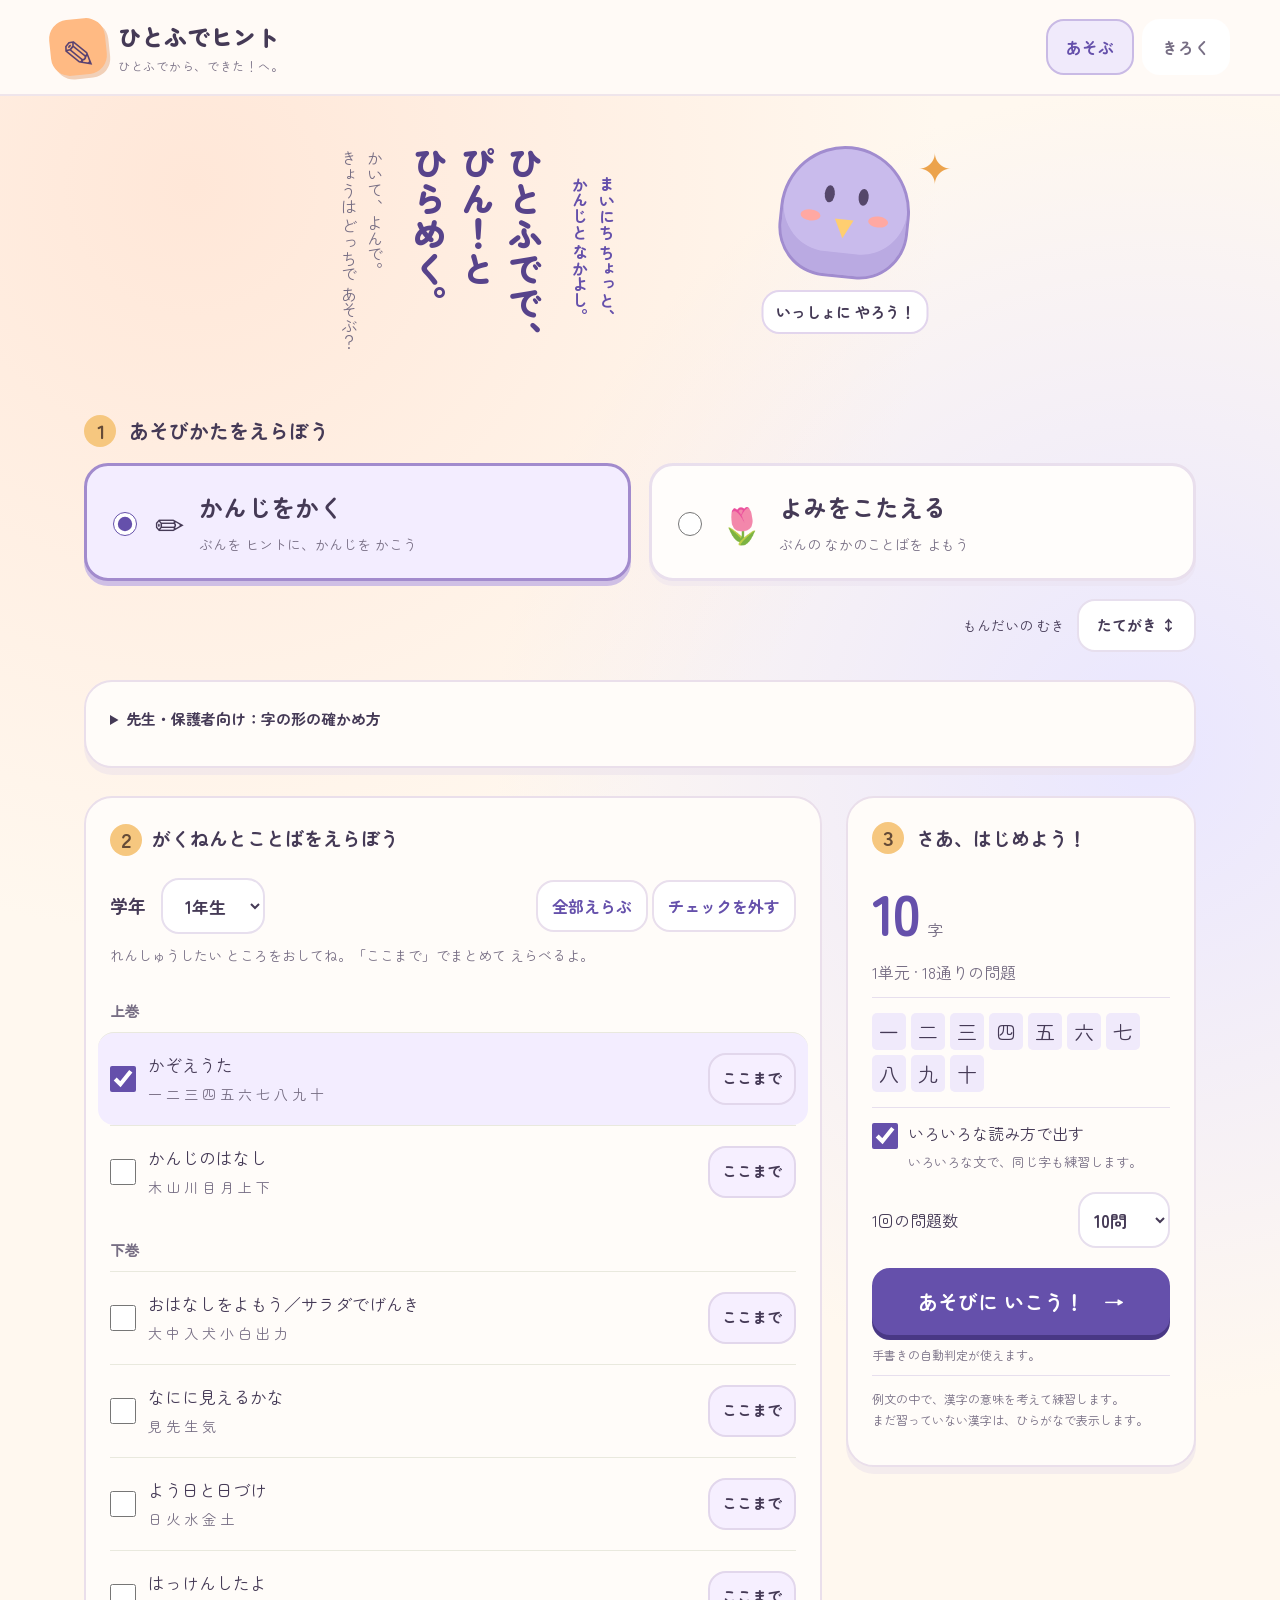
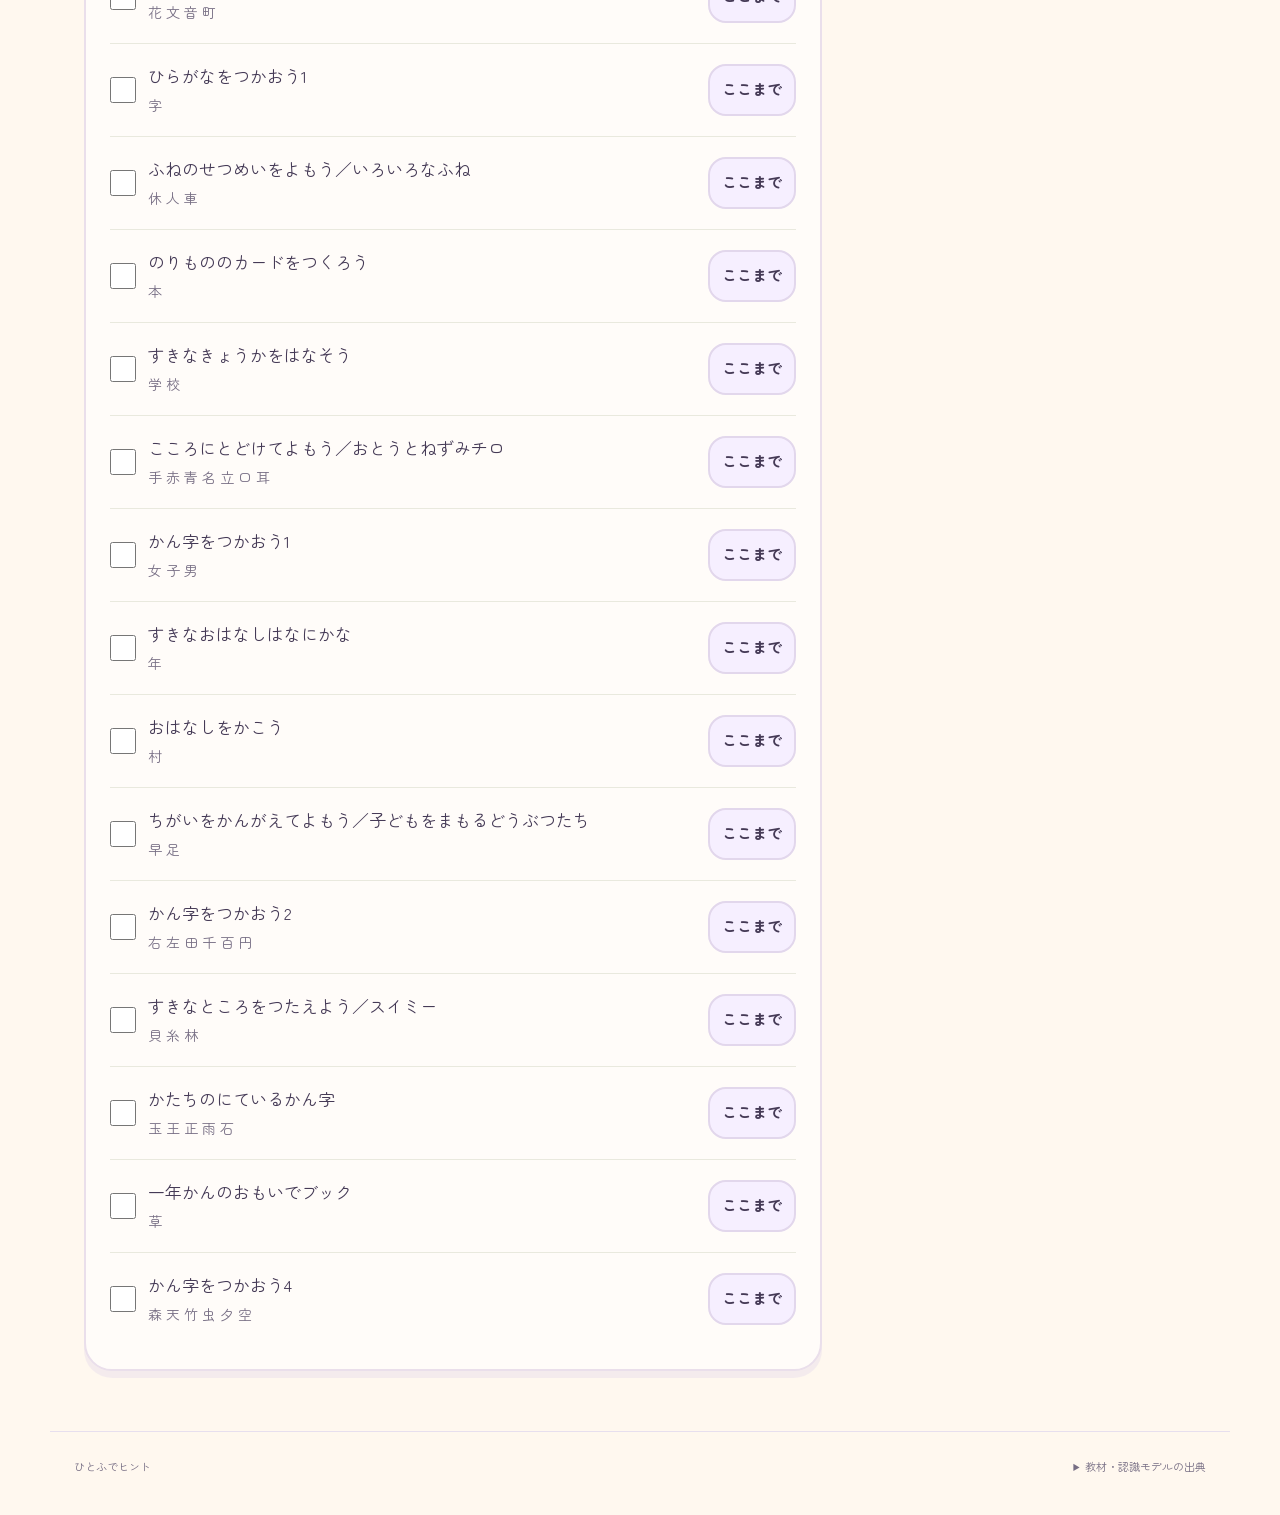
==== commit 75e8ccf0: "Add configurable handwriting checks for iron kanji" ====
--- a/index.html
+++ b/index.html
@@ -1,6 +1,6 @@
 <!doctype html>
 <html lang="ja">
-<head><meta charset="utf-8"><meta name="viewport" content="width=device-width, initial-scale=1"><title>ひとふでヒント — かく・よむ 漢字あそび</title><link rel="stylesheet" href="style.css"><link rel="stylesheet" href="child-ui.css"><script src="assets/ort.wasm.min.js" defer></script><script type="module" src="app.mjs"></script></head>
+<head><meta charset="utf-8"><meta name="viewport" content="width=device-width, initial-scale=1"><title>ひとふでヒント — かく・よむ 漢字あそび</title><link rel="stylesheet" href="style.css"><link rel="stylesheet" href="child-ui.css"><link rel="stylesheet" href="shape-checks.css"><script src="assets/ort.wasm.min.js" defer></script><script type="module" src="app.mjs"></script></head>
 <body class="vertical-ui">
 <header><a class="brand" href="./"><span class="brand-icon">✎</span><span>ひとふでヒント<small>ひとふでから、できた！へ。</small></span></a><nav aria-label="画面を選ぶ"><button id="setupTab" class="tab active">あそぶ</button><button id="progressTab" class="tab">きろく</button></nav></header>
 <main>
@@ -8,6 +8,19 @@
  <div class="intro welcome"><div><span class="eyebrow"><span class="copy-line">まいにち ちょっと、</span><span class="copy-line">かんじと なかよし。</span></span><h1 class="hero-title"><span class="hero-line">ひとふでで、</span><span class="hero-line">ぴん！と</span><span class="hero-line">ひらめく。</span></h1><p><span class="copy-line">かいて、よんで。</span><span class="copy-line">きょうは どっちで あそぶ？</span></p></div><div class="mascot" aria-hidden="true"><span class="mascot-star">✦</span><div class="bird"><i></i><i></i><b>▾</b></div><span class="mascot-message">いっしょに やろう！</span></div></div>
  <fieldset class="mode-picker"><legend><span class="step">１</span> <span class="copy-chunk">あそびかたを</span><wbr><span class="copy-chunk"> えらぼう</span></legend><label><input type="radio" name="mode" value="write" checked><span class="mode-picture">✏️</span><span><strong><span class="copy-chunk">かんじを</span><wbr><span class="copy-chunk"> かく</span></strong><small><span class="copy-chunk">ぶんを ヒントに、</span><wbr><span class="copy-chunk">かんじを かこう</span></small></span></label><label><input type="radio" name="mode" value="read"><span class="mode-picture">🌷</span><span><strong><span class="copy-chunk">よみを</span><wbr><span class="copy-chunk"> こたえる</span></strong><small><span class="copy-chunk">ぶんの なかの</span><wbr><span class="copy-chunk">ことばを よもう</span></small></span></label></fieldset>
  <div class="layout-setting"><span>もんだいの むき</span><button id="verticalToggle" aria-pressed="true">たてがき ↕</button></div>
+ <details class="shape-settings card"><summary>先生・保護者向け：字の形の確かめ方</summary>
+  <p>項目ごとに、どこまで確かめるかを選べます。この端末に保存され、次の練習から使います。</p>
+  <div class="shape-setting-grid">
+   <label for="shapeProtrusion">突き出し <small>まずは「鉄」の右側。上の横線より上に出る長さを確かめます。</small><select id="shapeProtrusion" data-shape-setting="protrusion"><option value="off">見ない</option><option value="relaxed">ゆるめ</option><option value="normal">標準</option><option value="strict">厳しめ</option></select></label>
+   <label for="shapeCount">画数 <small>お手本と画の数を比べます。</small><select id="shapeCount" data-shape-setting="count"><option value="off">見ない</option><option value="normal">確認する</option></select></label>
+   <label for="shapeDirection">書く方向 <small>反対向きに書いた画を確かめます。</small><select id="shapeDirection" data-shape-setting="direction"><option value="off">見ない</option><option value="relaxed">ゆるめ</option><option value="normal">標準</option><option value="strict">厳しめ</option></select></label>
+   <label for="shapeOrder">書き順 <small>画の順番をお手本と比べます。</small><select id="shapeOrder" data-shape-setting="order"><option value="off">見ない</option><option value="relaxed">ゆるめ</option><option value="normal">標準</option><option value="strict">厳しめ</option></select></label>
+   <label for="shapePosition">位置・長さ <small>画が少しずれても認める幅を選びます。</small><select id="shapePosition" data-shape-setting="shape"><option value="off">見ない</option><option value="relaxed">ゆるめ</option><option value="normal">標準</option><option value="strict">厳しめ</option></select></label>
+  </div>
+  <p class="shape-setting-note">「ゆるめ」は小さな突き出しでも認め、「厳しめ」ははっきりした突き出しを求めます。判断が難しい場合は、お手本と比べて確認します。画数が違う場合は、突き出しの判定も確認に回ります。</p>
+  <p class="shape-setting-note">とめ・はね・はらい、つく・離れる、突き抜けないの個別判定は準備中です。現在、これらの細部を理由に不正解にはしません。</p>
+  <button id="resetShapeSettings" type="button" class="text-button">おすすめの設定にもどす</button>
+ </details>
  <div class="setup-grid"><div class="card unit-panel">
   <h2 class="step-title"><span class="step">２</span><span class="step-caption"><span class="copy-chunk">がくねんと</span><wbr><span class="copy-chunk"> ことばを</span><wbr><span class="copy-chunk"> えらぼう</span></span></h2><div class="panel-top"><label class="grade-label" for="grade">学年 <select id="grade"><option value="1">1年生</option><option value="2">2年生</option><option value="3">3年生</option><option value="4">4年生</option><option value="5">5年生</option><option value="6">6年生</option></select></label><div class="selection-actions"><button id="selectAll" class="text-button">全部えらぶ</button><button id="selectNone" class="text-button">チェックを外す</button></div></div>
   <p class="unit-help"><span class="copy-chunk">れんしゅうしたい ところを</span><wbr><span class="copy-chunk"> おしてね。</span><wbr><span class="copy-chunk">「ここまで」で</span><wbr><span class="copy-chunk"> まとめて えらべるよ。</span></p>
@@ -25,7 +38,7 @@
   <span id="questionInstruction" class="eyebrow">□の かんじを １もじ かこう</span><div class="question-paper"><p id="reading" class="reading"></p><h1 id="masked" class="masked"></h1></div><p id="cue" class="cue"></p>
   <div id="readingControls" hidden><div id="readingHint" class="reading-hint"></div><div id="inputModes" class="input-modes" role="group" aria-label="こたえかた"><button data-input="keyboard" class="selected" aria-pressed="true">⌨️ うつ</button><button data-input="voice" aria-pressed="false">🎤 はなす</button><button data-input="handwriting" aria-pressed="false">✏️ かく</button></div><label id="readingInputLabel" for="readingInput">よみを ひらがなで いれてね</label><input id="readingInput" type="text" lang="ja" autocomplete="off" spellcheck="false" maxlength="80" placeholder="ひらがなで こたえてね"><div id="speechBox" hidden><button id="speak" class="primary wide">🎤 はなす</button><p id="speechStatus" role="status"></p><div id="speechCandidates" class="kana-candidates"></div><small>マイクを つかいます。音声はブラウザの認識サービスに送られることがあります。</small></div></div>
  <div id="writingBox">
-  <div class="writing-area"><svg id="guide" viewBox="0 0 109 109" aria-hidden="true"></svg><canvas id="canvas" width="480" height="480" aria-label="漢字を書く場所"></canvas><span class="corner">ここに かいてね</span></div>
+  <div class="writing-area"><svg id="guide" viewBox="0 0 109 109" aria-hidden="true"></svg><canvas id="canvas" width="480" height="480" aria-label="漢字を書く場所"></canvas><svg id="shapeFocus" viewBox="0 0 109 109" aria-hidden="true"></svg><span class="corner">ここに かいてね</span></div>
   <div class="canvas-tools"><button id="undo">ひとふで もどす</button><button id="clear">ぜんぶ けす</button><span id="strokeCount">0画</span></div>
   </div><div id="kanaTools" hidden><button id="kanaCommit" class="primary wide">この もじを よみとる</button><p id="kanaStatus" role="status"></p><div id="kanaCandidates" class="kana-candidates"></div><button id="deleteKana">よみの さいごを けす</button></div><button id="check" class="primary wide">できた！ たしかめる 🌸</button>
  </div><aside class="card hint-panel"><span class="eyebrow">こまったら ここ！</span><h2><span class="copy-chunk">ひとふで</span><wbr><span class="copy-chunk"> おてつだい。</span></h2><p>むずかしいときは、<br>ひとふでずつ みてみよう。</p><button id="hint" class="hint-button"><span class="hint-icon">一</span><span>ひとふで みせて<small><span class="copy-chunk">すこしずつ</span><wbr><span class="copy-chunk"> おもいだそう</span></small></span></button><button id="answer" class="text-button answer-button">こたえを みる</button>
--- a/shape-checks.css
+++ b/shape-checks.css
@@ -0,0 +1,12 @@
+.shape-settings{margin:0 0 28px;font-size:15px;writing-mode:horizontal-tb}
+.shape-settings summary{cursor:pointer;font-weight:700;min-height:36px;line-height:1.7}
+.shape-settings p{font-size:14px;line-height:1.8}
+.shape-setting-grid{display:grid;grid-template-columns:repeat(2,minmax(0,1fr));gap:18px;margin:20px 0}
+.shape-setting-grid label{display:flex;flex-direction:column;gap:7px;font-weight:700;min-width:0}
+.shape-setting-grid small{font-weight:400;font-size:13px;line-height:1.7;color:var(--muted)}
+.shape-setting-grid select{width:100%;min-width:0}
+.shape-setting-note{color:var(--muted)}
+#shapeFocus{position:absolute;inset:0;width:100%;height:100%;pointer-events:none;z-index:3;fill:none;stroke:#b04e25;stroke-width:1.8;stroke-linecap:round;stroke-linejoin:round}
+#shapeFocus path{stroke-dasharray:3 2}
+#shapeFocus .focus-circle{stroke-width:1.2;fill:#fff0d833}
+@media(max-width:650px){.shape-setting-grid{grid-template-columns:1fr}.shape-settings{padding:18px}}
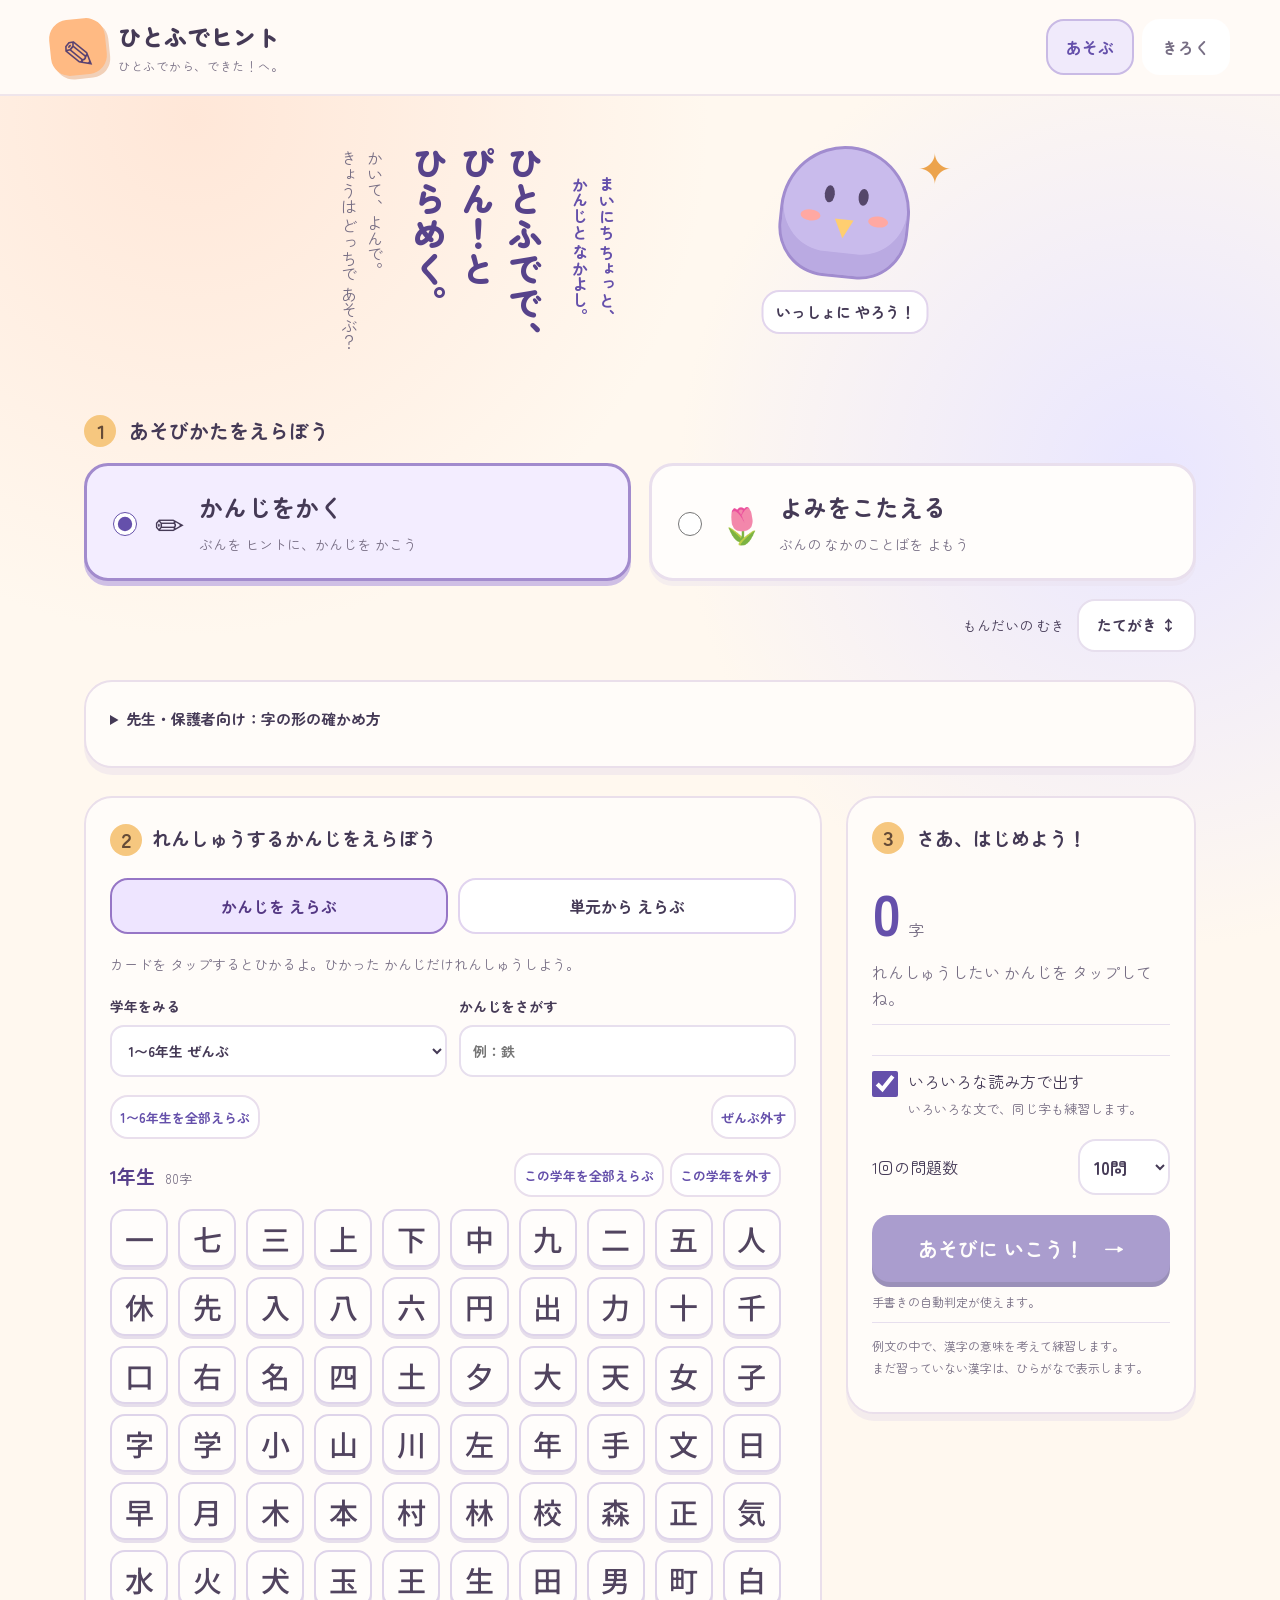
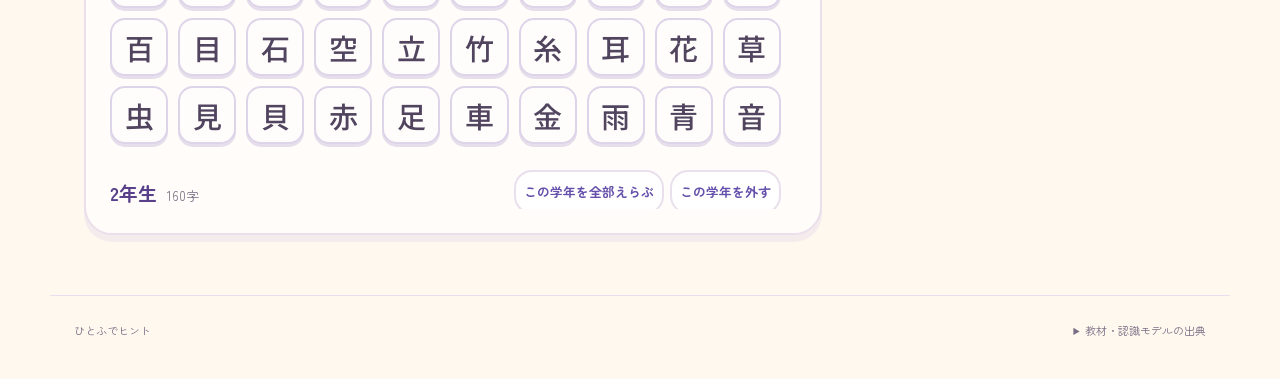
==== commit ba77b293: "Add selectable grade-based kanji cards for practice" ====
--- a/index.html
+++ b/index.html
@@ -1,6 +1,6 @@
 <!doctype html>
 <html lang="ja">
-<head><meta charset="utf-8"><meta name="viewport" content="width=device-width, initial-scale=1"><title>ひとふでヒント — かく・よむ 漢字あそび</title><link rel="stylesheet" href="style.css"><link rel="stylesheet" href="child-ui.css"><link rel="stylesheet" href="shape-checks.css"><script src="assets/ort.wasm.min.js" defer></script><script type="module" src="app.mjs"></script></head>
+<head><meta charset="utf-8"><meta name="viewport" content="width=device-width, initial-scale=1"><title>ひとふでヒント — かく・よむ 漢字あそび</title><link rel="stylesheet" href="style.css"><link rel="stylesheet" href="child-ui.css"><link rel="stylesheet" href="shape-checks.css"><link rel="stylesheet" href="character-cards.css"><script src="assets/ort.wasm.min.js" defer></script><script type="module" src="app.mjs"></script></head>
 <body class="vertical-ui">
 <header><a class="brand" href="./"><span class="brand-icon">✎</span><span>ひとふでヒント<small>ひとふでから、できた！へ。</small></span></a><nav aria-label="画面を選ぶ"><button id="setupTab" class="tab active">あそぶ</button><button id="progressTab" class="tab">きろく</button></nav></header>
 <main>
@@ -22,10 +22,18 @@
   <button id="resetShapeSettings" type="button" class="text-button">おすすめの設定にもどす</button>
  </details>
  <div class="setup-grid"><div class="card unit-panel">
-  <h2 class="step-title"><span class="step">２</span><span class="step-caption"><span class="copy-chunk">がくねんと</span><wbr><span class="copy-chunk"> ことばを</span><wbr><span class="copy-chunk"> えらぼう</span></span></h2><div class="panel-top"><label class="grade-label" for="grade">学年 <select id="grade"><option value="1">1年生</option><option value="2">2年生</option><option value="3">3年生</option><option value="4">4年生</option><option value="5">5年生</option><option value="6">6年生</option></select></label><div class="selection-actions"><button id="selectAll" class="text-button">全部えらぶ</button><button id="selectNone" class="text-button">チェックを外す</button></div></div>
+  <h2 class="step-title"><span class="step">２</span><span class="step-caption"><span class="copy-chunk">れんしゅうする</span><wbr><span class="copy-chunk"> かんじを</span><wbr><span class="copy-chunk"> えらぼう</span></span></h2>
+  <div class="scope-mode-picker" role="group" aria-label="かんじのえらび方"><button type="button" data-scope-mode="characters" aria-pressed="true">かんじを えらぶ</button><button type="button" data-scope-mode="units" aria-pressed="false">単元から えらぶ</button></div>
+  <div id="characterPicker">
+   <p class="character-help"><span class="copy-chunk">カードを タップすると</span><wbr><span class="copy-chunk"> ひかるよ。</span><wbr><span class="copy-chunk">ひかった かんじだけ</span><wbr><span class="copy-chunk"> れんしゅうしよう。</span></p>
+   <div class="character-filters"><label for="characterGradeFilter">学年をみる<select id="characterGradeFilter"><option value="">1〜6年生 ぜんぶ</option><option value="1">1年生</option><option value="2">2年生</option><option value="3">3年生</option><option value="4">4年生</option><option value="5">5年生</option><option value="6">6年生</option></select></label><label for="characterSearch">かんじをさがす<input id="characterSearch" type="search" placeholder="例：鉄" autocomplete="off" maxlength="30"></label></div>
+   <div class="character-selection-actions"><button id="characterSelectAll" type="button" class="text-button">1〜6年生を全部えらぶ</button><button id="characterSelectNone" type="button" class="text-button">ぜんぶ外す</button></div>
+   <div id="characterGroups" class="character-groups" aria-label="学年別の漢字カード"></div><p id="characterSearchEmpty" class="character-empty" role="status" hidden>かんじが みつかりません。さがす字や 学年を かえてね。</p>
+  </div>
+  <div id="unitPicker" hidden><div class="panel-top"><label class="grade-label" for="grade">学年 <select id="grade"><option value="1">1年生</option><option value="2">2年生</option><option value="3">3年生</option><option value="4">4年生</option><option value="5">5年生</option><option value="6">6年生</option></select></label><div class="selection-actions"><button id="selectAll" class="text-button">全部えらぶ</button><button id="selectNone" class="text-button">チェックを外す</button></div></div>
   <p class="unit-help"><span class="copy-chunk">れんしゅうしたい ところを</span><wbr><span class="copy-chunk"> おしてね。</span><wbr><span class="copy-chunk">「ここまで」で</span><wbr><span class="copy-chunk"> まとめて えらべるよ。</span></p>
-  <div id="units" aria-label="単元の一覧"><p>漢字のデータを読み込んでいます…</p></div>
- </div><aside class="card summary-panel"><h2 class="step-title"><span class="step">３</span> <span class="copy-chunk">さあ、</span><wbr><span class="copy-chunk">はじめよう！</span></h2><div class="big-count"><strong id="scopeCount">0</strong><span>字</span></div><p id="selectionSummary">単元をえらんでね。</p><div id="scopePreview" class="char-preview"></div>
+  <div id="units" aria-label="単元の一覧"><p>漢字のデータを読み込んでいます…</p></div></div>
+ </div><aside class="card summary-panel"><h2 class="step-title"><span class="step">３</span> <span class="copy-chunk">さあ、</span><wbr><span class="copy-chunk">はじめよう！</span></h2><div class="big-count"><strong id="scopeCount">0</strong><span>字</span></div><p id="selectionSummary" role="status" aria-live="polite">かんじを えらんでね。</p><div id="scopePreview" class="char-preview" aria-label="えらんだ漢字"></div>
   <label class="option"><input type="checkbox" id="multiple" checked><span>いろいろな読み方で出す<small><span class="copy-chunk">いろいろな文で、</span><wbr><span class="copy-chunk">同じ字も練習します。</span></small></span></label>
   <label class="length-label" for="sessionLength">1回の問題数 <select id="sessionLength"><option value="5">5問</option><option value="10" selected>10問</option><option value="20">20問</option></select></label>
   <button id="start" class="primary wide" disabled>あそびに いこう！ <span>→</span></button><p id="modelStatus" class="status" role="status">手書きの判定を準備しています…</p>
--- a/character-cards.css
+++ b/character-cards.css
@@ -0,0 +1,22 @@
+.scope-mode-picker{display:flex;gap:10px;margin-bottom:18px;flex-wrap:wrap}
+.scope-mode-picker button{flex:1;min-width:160px;font-size:16px;line-height:1.5;background:#fff;border-color:#e1d4ef}
+.scope-mode-picker button[aria-pressed="true"]{background:#eee5ff;border-color:#9676c6;color:#543884}
+.character-help{font-size:14px;color:var(--muted);line-height:1.8}
+.character-filters{display:grid;grid-template-columns:1fr 1fr;gap:12px;margin:18px 0}
+.character-filters label{display:flex;flex-direction:column;gap:7px;font-size:14px;font-weight:700;min-width:0}
+.character-filters select,.character-filters input{width:100%;min-width:0;font:inherit;background:#fff;border:2px solid var(--line);border-radius:14px;min-height:52px;padding:10px 12px;color:var(--ink)}
+.character-selection-actions{display:flex;gap:8px;justify-content:space-between;flex-wrap:wrap}
+.character-selection-actions button,.character-grade-actions button{min-height:44px;font-size:13px;padding:8px}
+.character-groups{max-height:660px;overflow:auto;overscroll-behavior:contain;padding:4px 10px 14px;margin:10px -10px 0;scrollbar-gutter:stable}
+.character-grade+.character-grade{margin-top:26px}
+.character-grade-top{display:flex;align-items:center;justify-content:space-between;gap:8px;flex-wrap:wrap;margin-bottom:12px}
+.character-grade h3{margin:0;font-size:19px;color:#58408b}
+.character-grade h3 small{font-size:13px;font-weight:400;color:var(--muted);margin-left:10px}
+.character-grade-actions{display:flex;gap:6px;flex-wrap:wrap}
+.character-grid{display:grid;grid-template-columns:repeat(auto-fill,minmax(57px,1fr));gap:10px}
+button.character-card{position:relative;aspect-ratio:1;min-height:57px;padding:4px;font-family:'Noto Sans JP',sans-serif;font-size:29px;font-weight:500;border:2px solid #ded4ea;border-radius:15px;background:#fffdfb;box-shadow:0 3px 0 #e6deeb;color:#51445f;transition:background .15s,border-color .15s,box-shadow .15s}
+button.character-card.selected{background:#fff0a9;border-color:#d99c35;color:#5a3920;box-shadow:0 0 0 2px #ffe3a0,0 0 12px #e6b64b70,0 3px 0 #e4bc64;font-weight:700}
+button.character-card.selected::after{content:'✓';position:absolute;top:0;right:4px;color:#8b591b;font-size:12px;line-height:1.4}
+button.character-card:focus-visible{outline:3px solid #7151b4;outline-offset:3px}
+.character-empty{padding:18px;background:#fff0db;border-radius:14px;font-size:14px}
+@media(max-width:720px){.character-groups{max-height:520px}.character-filters{grid-template-columns:1fr}.character-grid{grid-template-columns:repeat(auto-fill,minmax(54px,1fr));gap:9px}.scope-mode-picker button{min-width:130px;font-size:14px;padding:10px}.character-grade-actions button{font-size:12px}button.character-card{min-height:54px;font-size:27px}}
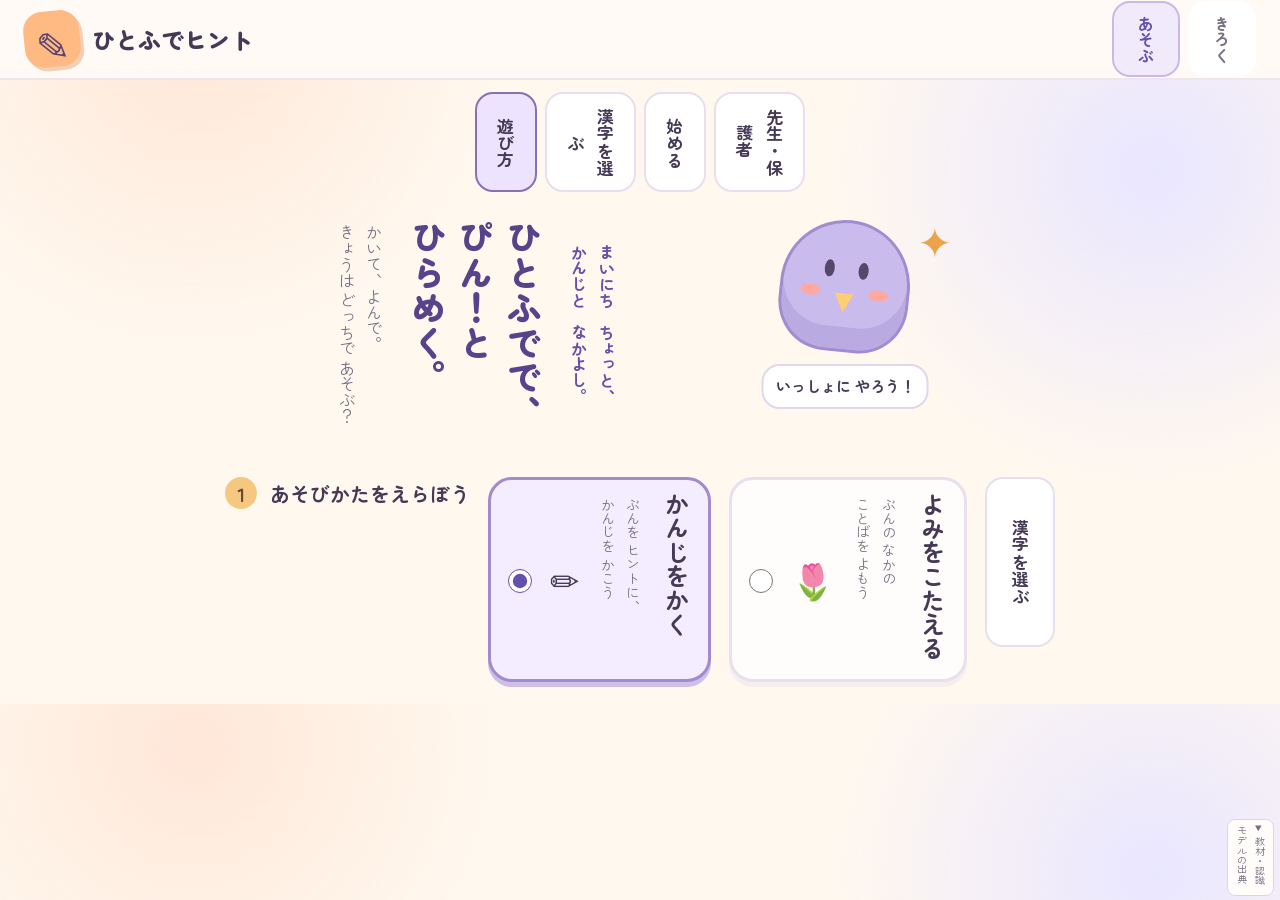
==== commit 3bfd5d2f: "全漢字の字形チェックを共通化し細部の確認を網羅" ====
--- a/index.html
+++ b/index.html
@@ -1,25 +1,30 @@
 <!doctype html>
 <html lang="ja">
-<head><meta charset="utf-8"><meta name="viewport" content="width=device-width, initial-scale=1"><title>ひとふでヒント — かく・よむ 漢字あそび</title><link rel="stylesheet" href="style.css"><link rel="stylesheet" href="child-ui.css"><link rel="stylesheet" href="shape-checks.css"><link rel="stylesheet" href="character-cards.css"><script src="assets/ort.wasm.min.js" defer></script><script type="module" src="app.mjs"></script></head>
+<head><meta charset="utf-8"><meta name="viewport" content="width=device-width, initial-scale=1"><title>ひとふでヒント — かく・よむ 漢字あそび</title><link rel="stylesheet" href="style.css"><link rel="stylesheet" href="child-ui.css"><link rel="stylesheet" href="shape-checks.css"><link rel="stylesheet" href="character-cards.css"><script src="assets/ort.wasm.min.js" defer></script><script type="module" src="app.mjs"></script><script type="module" src="settings-guide.mjs"></script><link rel="stylesheet" href="vertical-pages.css"></head>
 <body class="vertical-ui">
 <header><a class="brand" href="./"><span class="brand-icon">✎</span><span>ひとふでヒント<small>ひとふでから、できた！へ。</small></span></a><nav aria-label="画面を選ぶ"><button id="setupTab" class="tab active">あそぶ</button><button id="progressTab" class="tab">きろく</button></nav></header>
 <main>
 <section id="setupView">
  <div class="intro welcome"><div><span class="eyebrow"><span class="copy-line">まいにち ちょっと、</span><span class="copy-line">かんじと なかよし。</span></span><h1 class="hero-title"><span class="hero-line">ひとふでで、</span><span class="hero-line">ぴん！と</span><span class="hero-line">ひらめく。</span></h1><p><span class="copy-line">かいて、よんで。</span><span class="copy-line">きょうは どっちで あそぶ？</span></p></div><div class="mascot" aria-hidden="true"><span class="mascot-star">✦</span><div class="bird"><i></i><i></i><b>▾</b></div><span class="mascot-message">いっしょに やろう！</span></div></div>
  <fieldset class="mode-picker"><legend><span class="step">１</span> <span class="copy-chunk">あそびかたを</span><wbr><span class="copy-chunk"> えらぼう</span></legend><label><input type="radio" name="mode" value="write" checked><span class="mode-picture">✏️</span><span><strong><span class="copy-chunk">かんじを</span><wbr><span class="copy-chunk"> かく</span></strong><small><span class="copy-chunk">ぶんを ヒントに、</span><wbr><span class="copy-chunk">かんじを かこう</span></small></span></label><label><input type="radio" name="mode" value="read"><span class="mode-picture">🌷</span><span><strong><span class="copy-chunk">よみを</span><wbr><span class="copy-chunk"> こたえる</span></strong><small><span class="copy-chunk">ぶんの なかの</span><wbr><span class="copy-chunk">ことばを よもう</span></small></span></label></fieldset>
- <div class="layout-setting"><span>もんだいの むき</span><button id="verticalToggle" aria-pressed="true">たてがき ↕</button></div>
+ <div class="layout-setting" hidden><span>もんだいの むき</span><button id="verticalToggle" aria-pressed="true">たてがき ↕</button></div>
  <details class="shape-settings card"><summary>先生・保護者向け：字の形の確かめ方</summary>
-  <p>項目ごとに、どこまで確かめるかを選べます。この端末に保存され、次の練習から使います。</p>
+  <p>文字認識 → 骨組みの確認 → 書き方の練習 → 美文字の助言。お手本との差による参考指摘は、自力正解の記録を変えません。はねなど選んだ書き方の練習と分けて扱います。変更はこの端末に保存されます。</p>
   <div class="shape-setting-grid">
-   <label for="shapeProtrusion">突き出し <small>まずは「鉄」の右側。上の横線より上に出る長さを確かめます。</small><select id="shapeProtrusion" data-shape-setting="protrusion"><option value="off">見ない</option><option value="relaxed">ゆるめ</option><option value="normal">標準</option><option value="strict">厳しめ</option></select></label>
    <label for="shapeCount">画数 <small>お手本と画の数を比べます。</small><select id="shapeCount" data-shape-setting="count"><option value="off">見ない</option><option value="normal">確認する</option></select></label>
    <label for="shapeDirection">書く方向 <small>反対向きに書いた画を確かめます。</small><select id="shapeDirection" data-shape-setting="direction"><option value="off">見ない</option><option value="relaxed">ゆるめ</option><option value="normal">標準</option><option value="strict">厳しめ</option></select></label>
    <label for="shapeOrder">書き順 <small>画の順番をお手本と比べます。</small><select id="shapeOrder" data-shape-setting="order"><option value="off">見ない</option><option value="relaxed">ゆるめ</option><option value="normal">標準</option><option value="strict">厳しめ</option></select></label>
-   <label for="shapePosition">位置・長さ <small>画が少しずれても認める幅を選びます。</small><select id="shapePosition" data-shape-setting="shape"><option value="off">見ない</option><option value="relaxed">ゆるめ</option><option value="normal">標準</option><option value="strict">厳しめ</option></select></label>
   </div>
-  <p class="shape-setting-note">「ゆるめ」は小さな突き出しでも認め、「厳しめ」ははっきりした突き出しを求めます。判断が難しい場合は、お手本と比べて確認します。画数が違う場合は、突き出しの判定も確認に回ります。</p>
-  <p class="shape-setting-note">とめ・はね・はらい、つく・離れる、突き抜けないの個別判定は準備中です。現在、これらの細部を理由に不正解にはしません。</p>
-  <button id="resetShapeSettings" type="button" class="text-button">おすすめの設定にもどす</button>
+  <p class="shape-setting-note">「厳しめ」は、突き出す長さをより長く求め、突き抜けや線の間隔の許容を小さくし、払いの向きを細かく確かめます。判断が難しい場合や画数が違う場合は、お手本と比べて確認します。</p>
+  <h3>美文字のヒント（正誤とは別）</h3>
+  <p>正しい字を書けたかとは別に、整った書き方を確かめます。助言が出ても、正解や自力で書けた記録はそのままです。初期設定はすべて「見ない」です。</p>
+  <div class="shape-setting-grid">
+   <label for="beautyParallel">横線の平行 <small>同じ字の横線どうしの向きを比べます。</small><select id="beautyParallel" data-shape-setting="beautyParallel"><option value="off">見ない</option><option value="relaxed">ゆるめ</option><option value="normal">標準</option><option value="strict">厳しめ</option></select></label>
+   <label for="beautySlope">横線の右上がり <small>お手本と同じ傾きかではなく、書いた横線がほどよく右上がりかを確かめます。</small><select id="beautySlope" data-shape-setting="beautySlope"><option value="off">見ない</option><option value="relaxed">ゆるめ</option><option value="normal">標準</option><option value="strict">厳しめ</option></select></label>
+  </div>
+  <p class="shape-setting-note">右払いは線の向きを確かめます。途中で止めたかや、筆の力の変化は判定しません。目の横線の間隔、線の長短、月形の本体の幅は下の追加項目で選べます。追加の書き方項目は、初期設定では見ません。</p>
+<div class="shape-setting-grid"><label>始点・終点の位置<small>全画の線の始まりと終わりの位置を比較します。</small><select data-shape-setting="writingPosition"><option value="off">見ない</option><option value="relaxed">ゆるめ</option><option value="normal">標準</option><option value="strict">厳しめ</option></select></label><label>経路・折れ曲がり<small>全画の線の進み方と、曲がる場所を比較します。</small><select data-shape-setting="writingPath"><option value="off">見ない</option><option value="relaxed">ゆるめ</option><option value="normal">標準</option><option value="strict">厳しめ</option></select></label><label>終わりの向き<small>全画の終端の方向を比較します。筆圧や止めの力は測定しません。</small><select data-shape-setting="writingFinish"><option value="off">見ない</option><option value="relaxed">ゆるめ</option><option value="normal">標準</option><option value="strict">厳しめ</option></select></label><label>交差・突き出す長さ<small>お手本で交わる線の交点と、交点の先に出る長さを比較します。小さな筆離れは許容します。</small><select data-shape-setting="writingCrossing"><option value="off">見ない</option><option value="relaxed">ゆるめ</option><option value="normal">標準</option><option value="strict">厳しめ</option></select></label><label>線の離れ<small>お手本で離れている二本の隙間を比較します。接触の可否を必須とは断定しません。</small><select data-shape-setting="writingSeparation"><option value="off">見ない</option><option value="relaxed">ゆるめ</option><option value="normal">標準</option><option value="strict">厳しめ</option></select></label><label>部品の配置・大きさ<small>全部品の親部品に対する位置と大きさを比較します。正誤とは独立した助言です。</small><select data-shape-setting="beautyLayout"><option value="off">見ない</option><option value="relaxed">ゆるめ</option><option value="normal">標準</option><option value="strict">厳しめ</option></select></label></div>
+  <p id="shapeCoverage" role="status"></p><h3>骨組みの追加確認（新規規則は自己確認）</h3><div class="shape-setting-grid"><label>骨組み・線の過不足<select data-shape-setting="structure"><option value="off">見ない</option><option value="relaxed">ゆるめ</option><option value="normal">標準</option><option value="strict">厳しめ</option></select></label><label>囲みの中の横線の本数<select data-shape-setting="internalBars"><option value="off">見ない</option><option value="relaxed">ゆるめ</option><option value="normal">標準</option><option value="strict">厳しめ</option></select></label><label>字を区別する線の長短<select data-shape-setting="identityLength"><option value="off">見ない</option><option value="relaxed">ゆるめ</option><option value="normal">標準</option><option value="strict">厳しめ</option></select></label><label>字を区別する突出<select data-shape-setting="identityExtent"><option value="off">見ない</option><option value="relaxed">ゆるめ</option><option value="normal">標準</option><option value="strict">厳しめ</option></select></label></div><h3>書き方の練習（初期は見ない）</h3><div class="shape-setting-grid"><label>短い終画の収まり<select data-shape-setting="compactEnding"><option value="off">見ない</option><option value="relaxed">ゆるめ</option><option value="normal">標準</option><option value="strict">厳しめ</option></select></label><label>はねの形<select data-shape-setting="writingHook"><option value="off">見ない</option><option value="relaxed">ゆるめ</option><option value="normal">標準</option><option value="strict">厳しめ</option></select></label><label>はらいの形<select data-shape-setting="writingSweep"><option value="off">見ない</option><option value="relaxed">ゆるめ</option><option value="normal">標準</option><option value="strict">厳しめ</option></select></label><label>払い上げの向き<select data-shape-setting="writingRise"><option value="off">見ない</option><option value="relaxed">ゆるめ</option><option value="normal">標準</option><option value="strict">厳しめ</option></select></label><label>縦線の突出・収まり<select data-shape-setting="writingBounds"><option value="off">見ない</option><option value="relaxed">ゆるめ</option><option value="normal">標準</option><option value="strict">厳しめ</option></select></label><label>線の端と線の接続<select data-shape-setting="writingContact"><option value="off">見ない</option><option value="relaxed">ゆるめ</option><option value="normal">標準</option><option value="strict">厳しめ</option></select></label></div><h3>美文字の追加ヒント（正誤と独立）</h3><div class="shape-setting-grid"><label>線の長短<select data-shape-setting="beautyLength"><option value="off">見ない</option><option value="relaxed">ゆるめ</option><option value="normal">標準</option><option value="strict">厳しめ</option></select></label><label>部品本体の幅<select data-shape-setting="beautyAspect"><option value="off">見ない</option><option value="relaxed">ゆるめ</option><option value="normal">標準</option><option value="strict">厳しめ</option></select></label><label>目の中の横線の間隔<select data-shape-setting="beautySpacing"><option value="off">見ない</option><option value="relaxed">ゆるめ</option><option value="normal">標準</option><option value="strict">厳しめ</option></select></label></div><details><summary>この字だけの調整</summary><p>共通設定が「見ない」の項目は、この字の調整でも再開しません。</p><label>漢字<select id="shapeCharacter"></select></label><label>確認項目の種類<select id="shapeRuleCategory"></select></label><div id="shapeRulePager"></div><p><a id="shapeCharacterReview" href="shape-review.html" target="_blank" rel="noopener">この字の細部を図と数値で見る</a></p><div id="shapeCharacterRules" class="shape-setting-grid"></div><button type="button" id="resetCharacterShape">この字の調整を戻す</button></details><p><a href="shape-review.html" target="_blank" rel="noopener">先生向け：全字の規則・確認状況と試し書き</a></p><button id="resetShapeSettings" type="button" class="text-button">おすすめの設定にもどす</button>
  </details>
  <div class="setup-grid"><div class="card unit-panel">
   <h2 class="step-title"><span class="step">２</span><span class="step-caption"><span class="copy-chunk">れんしゅうする</span><wbr><span class="copy-chunk"> かんじを</span><wbr><span class="copy-chunk"> えらぼう</span></span></h2>
@@ -50,7 +55,7 @@
   <div class="canvas-tools"><button id="undo">ひとふで もどす</button><button id="clear">ぜんぶ けす</button><span id="strokeCount">0画</span></div>
   </div><div id="kanaTools" hidden><button id="kanaCommit" class="primary wide">この もじを よみとる</button><p id="kanaStatus" role="status"></p><div id="kanaCandidates" class="kana-candidates"></div><button id="deleteKana">よみの さいごを けす</button></div><button id="check" class="primary wide">できた！ たしかめる 🌸</button>
  </div><aside class="card hint-panel"><span class="eyebrow">こまったら ここ！</span><h2><span class="copy-chunk">ひとふで</span><wbr><span class="copy-chunk"> おてつだい。</span></h2><p>むずかしいときは、<br>ひとふでずつ みてみよう。</p><button id="hint" class="hint-button"><span class="hint-icon">一</span><span>ひとふで みせて<small><span class="copy-chunk">すこしずつ</span><wbr><span class="copy-chunk"> おもいだそう</span></small></span></button><button id="answer" class="text-button answer-button">こたえを みる</button>
-  <div id="feedback" class="feedback" role="status" aria-live="polite"></div><div id="confirmation" hidden><p>自分で書いた字と、答えを比べてね。</p><div class="two-buttons"><button id="selfCorrect">合っている</button><button id="selfWrong">もう一度練習</button></div></div>
+  <div class="feedback-stack"><div id="feedback" class="feedback" role="status" aria-live="polite"></div><p id="shapeIssueText" aria-live="polite"></p></div><div id="shapeIssues" role="group" aria-label="丸で確かめるところを選ぶ" hidden></div><div id="confirmation" hidden><p>自分で書いた字と、答えを比べてね。</p><div class="two-buttons"><button id="selfCorrect">合っている</button><button id="selfWrong">もう一度練習</button></div></div>
   <button id="next" class="primary wide" hidden>つぎへ すすむ →</button><div class="practice-note"><strong>思い出せたら、また後で。</strong><p>ヒントを使った字や間違えた字は、少し間をあけてもう一度。自力で書けた字は、翌日以降に復習します。</p></div>
  </aside></div>
 </section>
--- a/shape-checks.css
+++ b/shape-checks.css
@@ -9,4 +9,15 @@
 #shapeFocus{position:absolute;inset:0;width:100%;height:100%;pointer-events:none;z-index:3;fill:none;stroke:#b04e25;stroke-width:1.8;stroke-linecap:round;stroke-linejoin:round}
 #shapeFocus path{stroke-dasharray:3 2}
 #shapeFocus .focus-circle{stroke-width:1.2;fill:#fff0d833}
+#shapeFocus .focus-anchor{stroke-width:.6;fill:#b04e25}
+#shapeIssues{display:flex;flex-wrap:wrap;gap:8px;margin:12px 0}
+#shapeIssues[hidden]{display:none}
+#shapeIssues button{min-height:44px;font-size:15px;padding:10px 14px}
+#shapeIssues button[aria-pressed="true"]{background:#fff0d8;border-color:#b04e25;color:#853715}
 @media(max-width:650px){.shape-setting-grid{grid-template-columns:1fr}.shape-settings{padding:18px}}
+
+.writing-area{overflow:visible}
+#shapeFocus{overflow:visible}
+#shapeCharacter{width:100%;max-width:100%}
+#shapeCharacterRules label{overflow-wrap:anywhere}
+#shapeIssueText{font-size:16px;line-height:1.7;white-space:pre-line}
--- a/vertical-pages.css
+++ b/vertical-pages.css
@@ -0,0 +1,41 @@
+/* Text follows the same top-to-bottom direction in controls and explanations. */
+[hidden]{display:none!important}
+.vertical-ui :is(button,summary,h2,h3,.eyebrow,.cue,.feedback,#shapeIssueText,.practice-note,.hint-panel>p,.option,.length-label,.character-help,.unit-help,.shape-settings p,.shape-setting-grid label,.settings-page>label,.brand span:last-child,.small-note,.status,#selectionSummary){writing-mode:vertical-rl;text-orientation:upright;line-height:1.75;max-block-size:100%;}
+.vertical-ui button{max-height:15em;min-width:48px;white-space:normal}
+.setup-pages,.settings-book nav{display:flex;gap:8px;flex-wrap:wrap;justify-content:center;margin-bottom:16px}
+.setup-pages [aria-pressed=true],.settings-book [aria-pressed=true]{background:#ede3ff;border-color:#8870b6}
+.settings-page{display:flex;flex-direction:row-reverse;gap:18px;align-items:flex-start;justify-content:center;min-width:0;flex-wrap:wrap}
+.settings-page>label{display:flex;gap:10px;padding:12px;border:1px solid #ded3e8;border-radius:16px;max-height:330px;max-width:29%;font-weight:700}
+.settings-page select{writing-mode:horizontal-tb;font-size:16px;max-width:100%;min-width:0}
+.numeric-guide{display:flex;gap:8px;font-weight:400;font-size:13px}.numeric-guide svg{width:100px;height:70px;writing-mode:horizontal-tb;flex:none}
+.settings-pager{display:flex;gap:12px;justify-content:center;flex-basis:100%;writing-mode:horizontal-tb}
+.shape-settings{margin:12px 0}.shape-settings>p{max-height:180px;margin-inline:auto}
+#shapeFocus{stroke:#d81b37;stroke-width:2.5}#shapeFocus path{stroke-dasharray:none}#shapeFocus .focus-anchor{fill:#d81b37}#shapeFocus .focus-circle{fill:none;stroke-width:1.4}
+.setup-grid:has(.unit-panel[hidden]){display:block}.setup-grid:has(.summary-panel[hidden]){display:block}.summary-panel{max-width:650px;margin:auto}.character-groups{max-height:48dvh;overflow:auto;overscroll-behavior:contain}.welcome{padding-block:8px}
+.vertical-ui .hint-panel{display:flex;flex-direction:row-reverse;flex-wrap:wrap;gap:12px;align-items:flex-start}.hint-panel :is(.feedback,#shapeIssueText,.practice-note){max-height:360px}.hint-panel .practice-note{font-size:12px}.vertical-ui .canvas-tools{display:flex;justify-content:center;gap:8px}
+@media(min-width:850px){.drill-layout{grid-template-columns:minmax(0,650px) minmax(0,1fr)}.exercise{display:grid;grid-template-columns:1fr 1fr;gap:10px;align-items:center}.exercise>#questionInstruction{grid-column:1/-1;max-height:150px}.exercise>.question-paper{grid-column:2;grid-row:2;margin:0;min-height:300px}.exercise>#writingBox{grid-column:1;grid-row:2}.exercise>#check{grid-column:1/-1;justify-self:center}.writing-area{width:min(100%,290px)}.hint-panel h2{max-height:240px}.practice-note{display:none}.vertical-ui .exercise>#readingControls:not([hidden]){grid-column:1;grid-row:2}}
+@media(max-width:720px){.settings-page{gap:8px}.settings-page>label{max-width:100%;max-height:300px;flex-basis:100%}.settings-page{flex-direction:row}.settings-book nav{gap:4px}.settings-book nav button{font-size:13px;padding:8px}.numeric-guide svg{width:70px}.setup-pages button{font-size:15px;padding:9px}.vertical-ui .mode-picker{display:flex;justify-content:center;gap:10px}.mode-picker label{max-width:45%;flex-direction:column}.vertical-ui .mode-picker :is(strong,small){writing-mode:vertical-rl;max-height:200px}.drill-layout{display:flex;flex-direction:row-reverse;align-items:flex-start;gap:10px}.drill-layout .exercise{width:65%;padding:10px}.drill-layout .hint-panel{width:35%;padding:8px;gap:6px}.hint-panel>h2,.hint-panel>.eyebrow,.hint-panel>p:not(#shapeIssueText),.hint-panel>.practice-note{display:none}.hint-button{min-height:48px;padding:8px}.hint-button small{display:none}.question-paper:has(.sentence){min-height:180px;padding:12px 5px}.vertical-ui .question-paper .sentence{font-size:20px;max-height:240px;line-height:1.7}.feedback,#shapeIssueText{font-size:14px!important;max-height:260px!important}.canvas-tools{flex-wrap:wrap}.canvas-tools button{font-size:12px;padding:5px;min-height:44px}.quick-start{display:none!important}}
+
+/* Bound vertical text blocks so each step occupies a compact reading surface. */
+header{height:80px;padding:8px 24px;align-items:center}.brand span:last-child{writing-mode:horizontal-tb!important}.brand small{display:none}header nav button{max-height:60px}
+main{padding-top:12px;padding-bottom:12px}.setup-pages{margin-bottom:10px}.setup-pages button{max-height:100px;padding:10px 14px}
+footer{padding:12px 24px}footer>details>summary{max-height:130px}
+.shape-settings[open]{display:grid;grid-template-columns:minmax(0,1fr) auto;gap:12px;padding:14px}.shape-settings>summary{grid-column:2;grid-row:1/4;max-height:280px;font-size:14px}.settings-book{grid-column:1;grid-row:1}.settings-book nav{flex-wrap:nowrap;gap:5px;margin-bottom:8px}.settings-book nav button{font-size:12px;min-width:35px;padding:7px;max-height:115px}.settings-page{gap:12px}.settings-page>label{max-height:280px;font-size:14px;padding:10px}.settings-page>h3{font-size:16px;max-height:180px;margin:0}.numeric-guide{max-height:180px}.settings-pager button{max-height:80px;padding:7px 12px}.shape-settings>.settings-advanced{grid-column:1;max-width:100%;font-size:13px}.shape-settings>#resetShapeSettings{grid-column:2;grid-row:4;max-height:190px;font-size:12px;padding:7px}.settings-advanced>summary{max-height:180px}.settings-advanced[open]{max-height:55dvh;overflow:auto}.settings-advanced p{max-height:220px}.settings-advanced .shape-setting-grid{display:grid}.settings-advanced p{display:none}
+.summary-panel{display:flex;flex-direction:row-reverse;gap:14px;flex-wrap:wrap;justify-content:center;align-items:flex-start}.summary-panel>*{max-height:250px}.summary-panel .small-note{display:none}.summary-panel .big-count{writing-mode:vertical-rl}.summary-panel .option{max-height:180px}.summary-panel #start{width:auto}.unit-panel>.step-title{max-height:170px}.unit-panel{padding:14px}.character-filters{display:flex;gap:12px}.character-filters label{flex:1;min-width:0}.character-help{max-height:180px}.unit-panel .character-help{display:none}.character-groups{max-height:38dvh}.character-selection-actions{margin:6px 0}.vertical-ui .welcome{max-height:330px}.mode-picker{margin:10px 0;display:flex;justify-content:center}.mode-picker legend{float:right;max-height:190px}.mode-picker label{min-height:0;padding:12px;max-height:220px}.mode-picker :is(strong,small){writing-mode:vertical-rl;max-height:170px}.mode-picker label>span:last-child{display:flex;flex-direction:row-reverse;gap:12px}.mode-picker>button{max-height:170px}
+@media(max-width:720px){header{height:65px;flex-wrap:nowrap;padding:6px 10px}.brand{font-size:16px}.brand-icon{display:none}.setup-pages{gap:5px}.setup-pages button{max-height:90px;font-size:13px}.shape-settings[open]{padding:9px;gap:5px;display:block}.shape-settings>summary{max-height:200px;float:right;font-size:12px}.settings-book nav{display:none}.settings-page{flex-wrap:nowrap;align-items:flex-start;gap:5px;min-height:315px}.settings-page>label{max-width:29%;flex-basis:auto;max-height:280px;padding:5px;font-size:12px;flex-direction:row;overflow-wrap:anywhere}.settings-page>label>small{display:none}.settings-page>label select{max-width:80px;min-width:50px;font-size:12px;padding:5px}.settings-page>h3{font-size:12px;max-height:130px}.numeric-guide{font-size:11px;max-height:220px}.numeric-guide svg{display:none}.settings-pager{position:absolute;bottom:0;left:0;right:0}.settings-page{position:relative;padding-bottom:70px}.settings-pager button{max-height:65px}.shape-settings>#resetShapeSettings{max-height:130px;float:right}.settings-advanced>summary{max-height:160px}.settings-advanced{display:inline-block}.character-filters{flex-wrap:wrap}.unit-panel>.step-title{display:none}.unit-panel>button{max-height:120px}.character-groups{max-height:35dvh}.summary-panel{gap:8px}.summary-panel>*{max-height:200px}.summary-panel .step-title{display:none}.welcome .mascot{display:none}.vertical-ui .welcome{max-height:270px}.mode-picker label{max-width:40%;padding:8px;gap:6px}.mode-picture{font-size:20px}.mode-picker legend{font-size:13px}.mode-picker>button{font-size:13px;max-height:140px}.mode-picker small{font-size:11px}}
+
+/* Cards have explicit text columns; selects retain the platform control layout. */
+.shape-settings[open]{display:block;position:relative}.shape-settings[open]>summary{display:none}.settings-page{min-height:320px}.settings-page>label{writing-mode:horizontal-tb!important;display:grid!important;grid-template-columns:1fr auto;grid-template-rows:auto auto 1fr;width:220px;max-width:28%;height:310px;max-height:none;gap:8px;min-width:0}.setting-title{writing-mode:vertical-rl;text-orientation:upright;grid-column:2;grid-row:1;max-height:120px;font-size:15px}.settings-page>label>small{writing-mode:vertical-rl;grid-column:1;grid-row:1;max-height:120px;font-size:12px;display:block}.settings-page>label>select{grid-column:1/-1;grid-row:2;width:100%;height:44px}.numeric-guide{grid-column:1/-1;grid-row:3;display:flex;flex-direction:row-reverse;max-height:115px;gap:6px}.numeric-guide small{writing-mode:vertical-rl;text-orientation:upright;font-size:12px;max-height:115px}.numeric-guide svg{width:65px;height:55px}.settings-pager{position:static}.settings-page>h3{font-size:14px;max-height:160px}.settings-advanced{display:inline-block;vertical-align:top;margin:8px}.settings-advanced>summary{max-height:120px}.shape-settings>#resetShapeSettings{display:inline-block;vertical-align:top;margin:8px;max-height:120px}.shape-settings{min-height:0}footer{display:none}.unit-panel>.step-title{display:none}.unit-panel>.character-selection-actions{max-height:90px}.character-selection-actions button{max-height:90px}.character-filters label{writing-mode:horizontal-tb}.character-groups{max-height:32dvh}.unit-panel>button{float:right;max-height:100px}.summary-panel{min-height:0}.vertical-ui .summary-panel .length-label{max-height:170px}
+@media(max-width:720px){.settings-page{justify-content:center;flex-wrap:wrap;min-height:0;padding-bottom:0}.settings-page>label{width:230px;max-width:80%;height:300px;flex-basis:auto}.settings-page>h3{max-height:180px;font-size:14px}.settings-page>label>small{display:block}.settings-page>label select{max-width:none;font-size:15px}.numeric-guide svg{display:block}.settings-page .settings-pager{position:static;padding-top:5px}.settings-page>h3{margin-top:8px}.settings-advanced>summary{max-height:100px}.shape-settings>#resetShapeSettings{float:none;max-height:100px;font-size:11px}.settings-advanced{font-size:11px}.settings-book nav{display:none}.shape-settings{padding:12px!important}.character-selection-actions button{max-height:70px}.summary-panel :is(.option,.length-label){max-height:150px}header nav .tab{max-height:55px}.vertical-ui .welcome{margin:0}.mode-picker label{max-height:200px}}
+.settings-advanced>summary{max-height:80px}.shape-settings>#resetShapeSettings{max-height:80px}.shape-settings{margin-bottom:8px}.settings-page{min-height:310px}.settings-page>label{height:300px}.settings-pager button{max-height:65px}.character-groups{max-height:30dvh}
+
+/* Credits stay available without occupying the lesson surface. */
+footer{display:block;position:fixed;bottom:4px;right:6px;z-index:20;padding:0;margin:0;border:0;font-size:10px}footer>span{display:none}footer>details{background:#fffcf9;border:1px solid #ded3e8;border-radius:8px;padding:5px}footer>details>summary{max-height:65px;font-size:10px}footer>details[open]{max-width:min(90vw,650px);max-height:65dvh;overflow:auto;padding:14px}footer>details[open] p{writing-mode:vertical-rl;max-height:240px;display:inline-block;font-size:12px;vertical-align:top}
+
+/* Keep the question, written ink and feedback on one lesson surface. */
+.drill-top{min-height:70px}.drill-top #back{max-height:85px;font-size:13px;padding:8px}.progress-track{margin:6px 0 12px}.drill-layout .cue{display:none}.drill-layout .exercise>#questionInstruction{display:none}.drill-layout .exercise{display:grid;grid-template-columns:1fr 1fr;grid-template-rows:1fr auto;gap:12px;align-items:start;padding:16px}.exercise>.question-paper{grid-column:2;grid-row:1;margin:0!important;min-height:260px!important;max-height:360px}.exercise>#writingBox{grid-column:1;grid-row:1}.exercise>#check{grid-column:1/-1;grid-row:2;max-height:110px;width:auto;justify-self:center;padding:10px 20px;font-size:16px}.vertical-ui .canvas-tools button{max-height:90px}.vertical-ui .canvas-tools{align-items:start}.vertical-ui .hint-panel{display:grid;grid-template-columns:1fr 1fr;gap:10px;align-items:start;padding:16px}.hint-panel>:is(h2,.eyebrow,p:not(#shapeIssueText),.practice-note){display:none}.hint-panel>#shapeIssueText{display:none}.hint-panel>.hint-button{grid-column:2;grid-row:1;width:auto;max-height:160px;min-height:0;margin:0;padding:10px}.hint-button small{display:none}.hint-panel>.answer-button{grid-column:2;grid-row:2;max-height:110px;margin:0}.hint-panel>.feedback{grid-column:1;grid-row:1;max-height:300px;font-size:16px;padding:12px;margin:0}.hint-panel>#next{grid-column:1;grid-row:2;max-height:110px;width:auto;padding:10px}.hint-panel>#shapeIssues{grid-column:1/-1;grid-row:3}.hint-panel>#confirmation{grid-column:1/-1;grid-row:3}.hint-panel .two-buttons button{max-height:100px}.vertical-ui .question-paper .sentence{max-height:300px}.drill-layout{align-items:start}
+@media(max-width:720px){.drill-top #back{max-height:65px;min-height:0;padding:6px}.drill-top{min-height:65px}.drill-layout .exercise{width:67%;display:flex;flex-direction:column;gap:8px;padding:10px;align-items:center}.drill-layout .hint-panel{width:33%;display:flex;flex-direction:column;gap:8px;padding:7px;align-items:center}.drill-layout .exercise>.question-paper{min-height:170px!important;max-height:180px;width:100%;padding:8px!important}.vertical-ui .question-paper .sentence{max-height:160px;font-size:17px;line-height:1.65}.exercise>#writingBox{width:100%}.writing-area{width:100%}.canvas-tools button{max-height:65px!important;font-size:11px!important;padding:4px!important;min-height:0!important}.canvas-tools{gap:5px!important;margin-top:5px}.canvas-tools span{font-size:12px}.exercise>#check{max-height:90px;font-size:13px;padding:8px;margin:0}.hint-panel>.feedback{max-height:260px!important;font-size:13px!important;padding:8px}.hint-panel>.hint-button{max-height:100px;font-size:12px;width:auto;padding:6px}.hint-panel>.answer-button{max-height:90px;font-size:12px;min-height:0;padding:6px}.hint-panel>#next{max-height:100px;font-size:13px;padding:7px}.hint-panel #shapeIssues{max-height:150px;overflow:auto}.hint-panel #shapeIssues button{max-height:100px;font-size:12px}.hint-panel #confirmation button{font-size:12px;padding:6px}.drill-layout{gap:8px!important}}
+
+/* Large inventories remain a short, selectable explanation beside the actual ink. */
+.feedback-stack{grid-column:1/-1;grid-row:1;display:flex;flex-direction:row-reverse;gap:10px;min-width:0;max-height:300px;justify-content:flex-start}.feedback-stack .feedback{margin:0!important;max-height:280px;font-size:15px;padding:10px}.feedback-stack #shapeIssueText{display:block!important;writing-mode:vertical-rl;max-height:280px;font-size:14px;line-height:1.5;margin:0}.feedback-stack #shapeIssueText:empty{display:none!important}.hint-panel:has(.feedback:not(:empty))>.hint-button,.hint-panel:has(.feedback:not(:empty))>.answer-button{display:none!important}.hint-panel>#shapeIssues{grid-column:1;grid-row:2;max-height:130px;overflow:auto;gap:5px}.hint-panel>#shapeIssues button{font-size:12px;max-height:100px;min-height:0;padding:6px}.hint-panel>#next{grid-column:2;grid-row:2}.hint-panel>#confirmation{grid-row:3}.settings-book nav{max-width:100%;overflow-x:auto;justify-content:flex-start}.settings-advanced #shapeCharacterReview{writing-mode:vertical-rl;max-height:170px}.settings-advanced:has(#shapeRulePager)>p{display:block}.settings-advanced #shapeRulePager{display:flex;gap:8px;justify-content:center}.settings-advanced #shapeRulePager button{max-height:110px;font-size:13px}.settings-advanced #shapeCharacterRules label{max-height:260px;overflow:auto}
+@media(max-width:720px){.feedback-stack{display:flex;flex-direction:column;gap:6px;max-height:none;width:100%;align-items:center}.feedback-stack .feedback{max-height:150px!important;font-size:12px!important;max-width:100%;padding:6px}.feedback-stack #shapeIssueText{max-height:240px!important;font-size:12px!important;line-height:1.4;max-width:100%}.hint-panel>#shapeIssues{max-height:110px;overflow:auto;display:flex;flex-wrap:nowrap;max-width:100%}.hint-panel>#shapeIssues[hidden]{display:none}.hint-panel>#shapeIssues button{max-height:90px;flex:none;font-size:11px}.settings-book nav{display:none}}
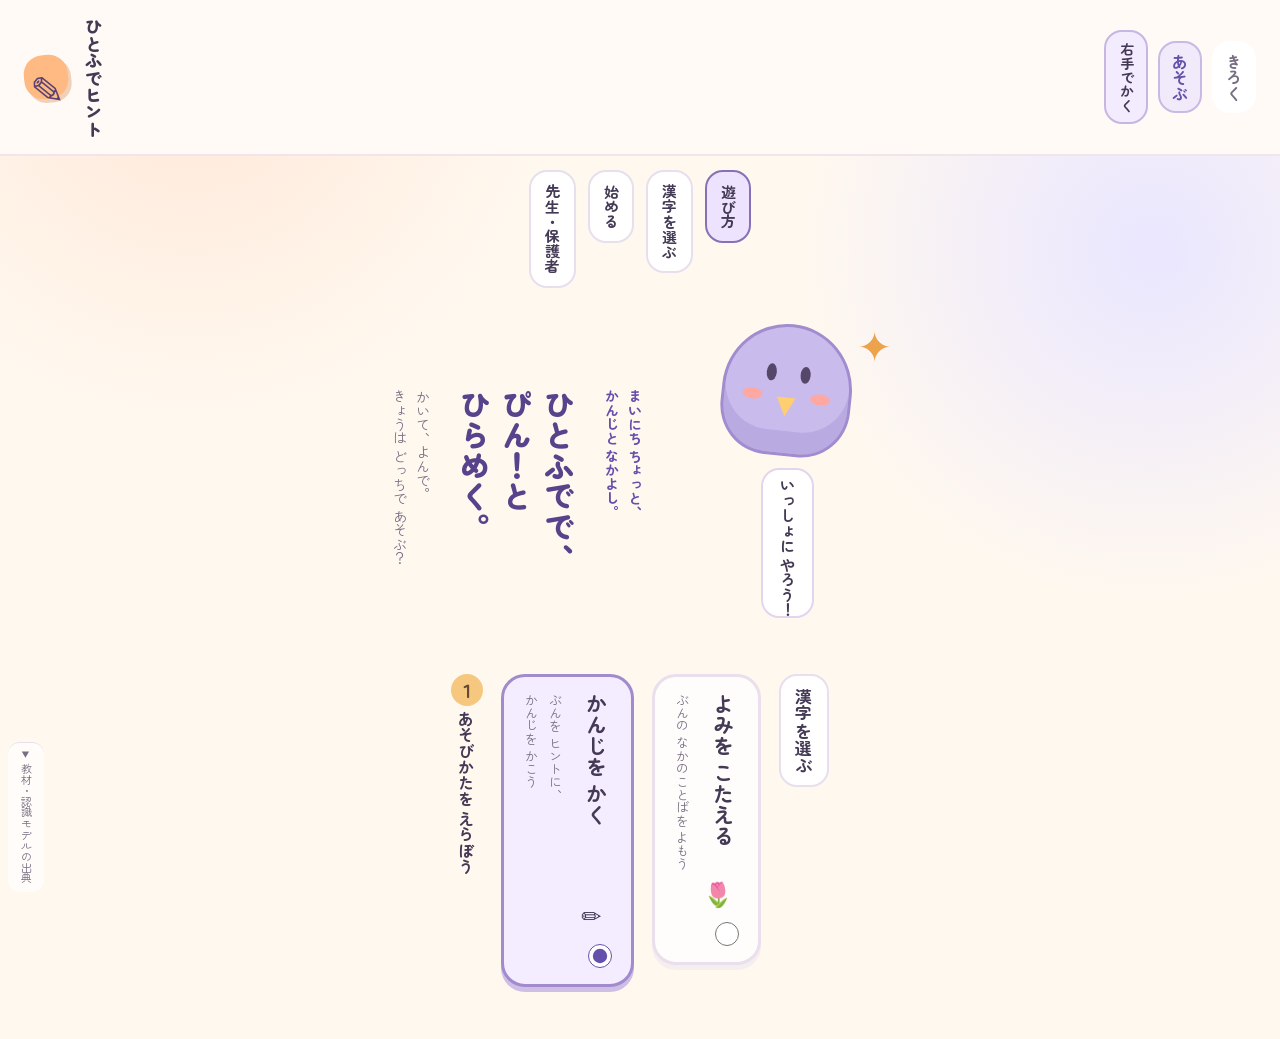
==== commit a3c11bad: "Improve vertical handwriting UI and child-friendly shape feedback" ====
--- a/index.html
+++ b/index.html
@@ -1,8 +1,8 @@
 <!doctype html>
 <html lang="ja">
-<head><meta charset="utf-8"><meta name="viewport" content="width=device-width, initial-scale=1"><title>ひとふでヒント — かく・よむ 漢字あそび</title><link rel="stylesheet" href="style.css"><link rel="stylesheet" href="child-ui.css"><link rel="stylesheet" href="shape-checks.css"><link rel="stylesheet" href="character-cards.css"><script src="assets/ort.wasm.min.js" defer></script><script type="module" src="app.mjs"></script><script type="module" src="settings-guide.mjs"></script><link rel="stylesheet" href="vertical-pages.css"></head>
+<head><meta charset="utf-8"><meta name="viewport" content="width=device-width, initial-scale=1"><title>ひとふでヒント — かく・よむ 漢字あそび</title><link rel="stylesheet" href="style.css"><link rel="stylesheet" href="child-ui.css"><link rel="stylesheet" href="shape-checks.css"><link rel="stylesheet" href="character-cards.css"><script src="assets/ort.wasm.min.js" defer></script><script type="module" src="app.mjs"></script><script type="module" src="settings-guide.mjs"></script><link rel="stylesheet" href="vertical-pages.css"><script type="module" src="vertical-controls.mjs"></script></head>
 <body class="vertical-ui">
-<header><a class="brand" href="./"><span class="brand-icon">✎</span><span>ひとふでヒント<small>ひとふでから、できた！へ。</small></span></a><nav aria-label="画面を選ぶ"><button id="setupTab" class="tab active">あそぶ</button><button id="progressTab" class="tab">きろく</button></nav></header>
+<header><a class="brand" href="./"><span class="brand-icon">✎</span><span>ひとふでヒント<small>ひとふでから、できた！へ。</small></span></a><nav aria-label="画面を選ぶ"><button id="handToggle" type="button" aria-pressed="false" aria-label="左利きに切り替える">右手でかく</button><button id="setupTab" class="tab active">あそぶ</button><button id="progressTab" class="tab">きろく</button></nav></header>
 <main>
 <section id="setupView">
  <div class="intro welcome"><div><span class="eyebrow"><span class="copy-line">まいにち ちょっと、</span><span class="copy-line">かんじと なかよし。</span></span><h1 class="hero-title"><span class="hero-line">ひとふでで、</span><span class="hero-line">ぴん！と</span><span class="hero-line">ひらめく。</span></h1><p><span class="copy-line">かいて、よんで。</span><span class="copy-line">きょうは どっちで あそぶ？</span></p></div><div class="mascot" aria-hidden="true"><span class="mascot-star">✦</span><div class="bird"><i></i><i></i><b>▾</b></div><span class="mascot-message">いっしょに やろう！</span></div></div>
@@ -19,11 +19,11 @@
   <h3>美文字のヒント（正誤とは別）</h3>
   <p>正しい字を書けたかとは別に、整った書き方を確かめます。助言が出ても、正解や自力で書けた記録はそのままです。初期設定はすべて「見ない」です。</p>
   <div class="shape-setting-grid">
-   <label for="beautyParallel">横線の平行 <small>同じ字の横線どうしの向きを比べます。</small><select id="beautyParallel" data-shape-setting="beautyParallel"><option value="off">見ない</option><option value="relaxed">ゆるめ</option><option value="normal">標準</option><option value="strict">厳しめ</option></select></label>
+   <label>たての中心線にそろえる<small>「十」「土」など、中心に縦画がある字で、縦の点線に近いかを助言します。正誤とは別です。</small><select data-shape-setting="beautyCenter"><option value="off">見ない</option><option value="relaxed">ゆるめ</option><option value="normal">標準</option><option value="strict">厳しめ</option></select></label><label>縦画から左右の長さをそろえる<small>手本でも左右をそろえる形だけを対象に、横画の左右の長さを助言します。字の正誤は変えません。</small><select data-shape-setting="beautySymmetry"><option value="off">見ない</option><option value="relaxed">ゆるめ</option><option value="normal">標準</option><option value="strict">厳しめ</option></select></label><label for="beautyParallel">横線の平行 <small>同じ字の横線どうしの向きを比べます。</small><select id="beautyParallel" data-shape-setting="beautyParallel"><option value="off">見ない</option><option value="relaxed">ゆるめ</option><option value="normal">標準</option><option value="strict">厳しめ</option></select></label>
    <label for="beautySlope">横線の右上がり <small>お手本と同じ傾きかではなく、書いた横線がほどよく右上がりかを確かめます。</small><select id="beautySlope" data-shape-setting="beautySlope"><option value="off">見ない</option><option value="relaxed">ゆるめ</option><option value="normal">標準</option><option value="strict">厳しめ</option></select></label>
   </div>
   <p class="shape-setting-note">右払いは線の向きを確かめます。途中で止めたかや、筆の力の変化は判定しません。目の横線の間隔、線の長短、月形の本体の幅は下の追加項目で選べます。追加の書き方項目は、初期設定では見ません。</p>
-<div class="shape-setting-grid"><label>始点・終点の位置<small>全画の線の始まりと終わりの位置を比較します。</small><select data-shape-setting="writingPosition"><option value="off">見ない</option><option value="relaxed">ゆるめ</option><option value="normal">標準</option><option value="strict">厳しめ</option></select></label><label>経路・折れ曲がり<small>全画の線の進み方と、曲がる場所を比較します。</small><select data-shape-setting="writingPath"><option value="off">見ない</option><option value="relaxed">ゆるめ</option><option value="normal">標準</option><option value="strict">厳しめ</option></select></label><label>終わりの向き<small>全画の終端の方向を比較します。筆圧や止めの力は測定しません。</small><select data-shape-setting="writingFinish"><option value="off">見ない</option><option value="relaxed">ゆるめ</option><option value="normal">標準</option><option value="strict">厳しめ</option></select></label><label>交差・突き出す長さ<small>お手本で交わる線の交点と、交点の先に出る長さを比較します。小さな筆離れは許容します。</small><select data-shape-setting="writingCrossing"><option value="off">見ない</option><option value="relaxed">ゆるめ</option><option value="normal">標準</option><option value="strict">厳しめ</option></select></label><label>線の離れ<small>お手本で離れている二本の隙間を比較します。接触の可否を必須とは断定しません。</small><select data-shape-setting="writingSeparation"><option value="off">見ない</option><option value="relaxed">ゆるめ</option><option value="normal">標準</option><option value="strict">厳しめ</option></select></label><label>部品の配置・大きさ<small>全部品の親部品に対する位置と大きさを比較します。正誤とは独立した助言です。</small><select data-shape-setting="beautyLayout"><option value="off">見ない</option><option value="relaxed">ゆるめ</option><option value="normal">標準</option><option value="strict">厳しめ</option></select></label></div>
+<div class="shape-setting-grid"><label>始点・終点の位置<small>全画の線の始まりと終わりの位置を比較します。</small><select data-shape-setting="writingPosition"><option value="off">見ない</option><option value="relaxed">ゆるめ</option><option value="normal">標準</option><option value="strict">厳しめ</option></select></label><label>経路・折れ曲がり<small>全画の線の進み方と、曲がる場所を比較します。</small><select data-shape-setting="writingPath"><option value="off">見ない</option><option value="relaxed">ゆるめ</option><option value="normal">標準</option><option value="strict">厳しめ</option></select></label><label>終わりの向き<small>全画の終端の方向を比較します。筆圧や止めの力は測定しません。</small><select data-shape-setting="writingFinish"><option value="off">見ない</option><option value="relaxed">ゆるめ</option><option value="normal">標準</option><option value="strict">厳しめ</option></select></label><label>交差・突き出す長さ<small>二本の線が実際に交差しているかを確認します。手本より突出が短いだけでは指摘しません。端に近い交差や小さな隙間は見比べます。</small><select data-shape-setting="writingCrossing"><option value="off">見ない</option><option value="relaxed">ゆるめ</option><option value="normal">標準</option><option value="strict">厳しめ</option></select></label><label>線の離れ<small>お手本で離れている二本の隙間を比較します。接触の可否を必須とは断定しません。</small><select data-shape-setting="writingSeparation"><option value="off">見ない</option><option value="relaxed">ゆるめ</option><option value="normal">標準</option><option value="strict">厳しめ</option></select></label><label>部品の配置・大きさ<small>部品の位置・大きさに加え、字全体の大きさ・縦横のバランス・マス内の位置を助言します。正誤や自力正解の記録は変えません。</small><select data-shape-setting="beautyLayout"><option value="off">見ない</option><option value="relaxed">ゆるめ</option><option value="normal">標準</option><option value="strict">厳しめ</option></select></label></div>
   <p id="shapeCoverage" role="status"></p><h3>骨組みの追加確認（新規規則は自己確認）</h3><div class="shape-setting-grid"><label>骨組み・線の過不足<select data-shape-setting="structure"><option value="off">見ない</option><option value="relaxed">ゆるめ</option><option value="normal">標準</option><option value="strict">厳しめ</option></select></label><label>囲みの中の横線の本数<select data-shape-setting="internalBars"><option value="off">見ない</option><option value="relaxed">ゆるめ</option><option value="normal">標準</option><option value="strict">厳しめ</option></select></label><label>字を区別する線の長短<select data-shape-setting="identityLength"><option value="off">見ない</option><option value="relaxed">ゆるめ</option><option value="normal">標準</option><option value="strict">厳しめ</option></select></label><label>字を区別する突出<select data-shape-setting="identityExtent"><option value="off">見ない</option><option value="relaxed">ゆるめ</option><option value="normal">標準</option><option value="strict">厳しめ</option></select></label></div><h3>書き方の練習（初期は見ない）</h3><div class="shape-setting-grid"><label>短い終画の収まり<select data-shape-setting="compactEnding"><option value="off">見ない</option><option value="relaxed">ゆるめ</option><option value="normal">標準</option><option value="strict">厳しめ</option></select></label><label>はねの形<select data-shape-setting="writingHook"><option value="off">見ない</option><option value="relaxed">ゆるめ</option><option value="normal">標準</option><option value="strict">厳しめ</option></select></label><label>はらいの形<select data-shape-setting="writingSweep"><option value="off">見ない</option><option value="relaxed">ゆるめ</option><option value="normal">標準</option><option value="strict">厳しめ</option></select></label><label>払い上げの向き<select data-shape-setting="writingRise"><option value="off">見ない</option><option value="relaxed">ゆるめ</option><option value="normal">標準</option><option value="strict">厳しめ</option></select></label><label>縦線の突出・収まり<select data-shape-setting="writingBounds"><option value="off">見ない</option><option value="relaxed">ゆるめ</option><option value="normal">標準</option><option value="strict">厳しめ</option></select></label><label>線の端と線の接続<select data-shape-setting="writingContact"><option value="off">見ない</option><option value="relaxed">ゆるめ</option><option value="normal">標準</option><option value="strict">厳しめ</option></select></label></div><h3>美文字の追加ヒント（正誤と独立）</h3><div class="shape-setting-grid"><label>線の長短<select data-shape-setting="beautyLength"><option value="off">見ない</option><option value="relaxed">ゆるめ</option><option value="normal">標準</option><option value="strict">厳しめ</option></select></label><label>部品本体の幅<select data-shape-setting="beautyAspect"><option value="off">見ない</option><option value="relaxed">ゆるめ</option><option value="normal">標準</option><option value="strict">厳しめ</option></select></label><label>目の中の横線の間隔<select data-shape-setting="beautySpacing"><option value="off">見ない</option><option value="relaxed">ゆるめ</option><option value="normal">標準</option><option value="strict">厳しめ</option></select></label></div><details><summary>この字だけの調整</summary><p>共通設定が「見ない」の項目は、この字の調整でも再開しません。</p><label>漢字<select id="shapeCharacter"></select></label><label>確認項目の種類<select id="shapeRuleCategory"></select></label><div id="shapeRulePager"></div><p><a id="shapeCharacterReview" href="shape-review.html" target="_blank" rel="noopener">この字の細部を図と数値で見る</a></p><div id="shapeCharacterRules" class="shape-setting-grid"></div><button type="button" id="resetCharacterShape">この字の調整を戻す</button></details><p><a href="shape-review.html" target="_blank" rel="noopener">先生向け：全字の規則・確認状況と試し書き</a></p><button id="resetShapeSettings" type="button" class="text-button">おすすめの設定にもどす</button>
  </details>
  <div class="setup-grid"><div class="card unit-panel">
@@ -55,7 +55,7 @@
   <div class="canvas-tools"><button id="undo">ひとふで もどす</button><button id="clear">ぜんぶ けす</button><span id="strokeCount">0画</span></div>
   </div><div id="kanaTools" hidden><button id="kanaCommit" class="primary wide">この もじを よみとる</button><p id="kanaStatus" role="status"></p><div id="kanaCandidates" class="kana-candidates"></div><button id="deleteKana">よみの さいごを けす</button></div><button id="check" class="primary wide">できた！ たしかめる 🌸</button>
  </div><aside class="card hint-panel"><span class="eyebrow">こまったら ここ！</span><h2><span class="copy-chunk">ひとふで</span><wbr><span class="copy-chunk"> おてつだい。</span></h2><p>むずかしいときは、<br>ひとふでずつ みてみよう。</p><button id="hint" class="hint-button"><span class="hint-icon">一</span><span>ひとふで みせて<small><span class="copy-chunk">すこしずつ</span><wbr><span class="copy-chunk"> おもいだそう</span></small></span></button><button id="answer" class="text-button answer-button">こたえを みる</button>
-  <div class="feedback-stack"><div id="feedback" class="feedback" role="status" aria-live="polite"></div><p id="shapeIssueText" aria-live="polite"></p></div><div id="shapeIssues" role="group" aria-label="丸で確かめるところを選ぶ" hidden></div><div id="confirmation" hidden><p>自分で書いた字と、答えを比べてね。</p><div class="two-buttons"><button id="selfCorrect">合っている</button><button id="selfWrong">もう一度練習</button></div></div>
+  <div class="feedback-stack"><div id="feedback" class="feedback" role="status" aria-live="polite"></div><p id="shapeIssueText" aria-live="polite"></p></div><div id="shapeIssues" role="group" aria-label="丸で確かめるところを選ぶ" hidden></div><div id="confirmation" hidden><p>じぶんの じと、こたえを みくらべよう。</p><div class="two-buttons"><button id="selfCorrect">あっている</button><button id="selfWrong">もういちど かく</button></div></div>
   <button id="next" class="primary wide" hidden>つぎへ すすむ →</button><div class="practice-note"><strong>思い出せたら、また後で。</strong><p>ヒントを使った字や間違えた字は、少し間をあけてもう一度。自力で書けた字は、翌日以降に復習します。</p></div>
  </aside></div>
 </section>
--- a/vertical-pages.css
+++ b/vertical-pages.css
@@ -1,41 +1,89 @@
-/* Text follows the same top-to-bottom direction in controls and explanations. */
+/* Vertical typography and physical panel placement are deliberately independent.
+   See docs/vertical-ui-design.md for sources and layout decisions. */
 [hidden]{display:none!important}
-.vertical-ui :is(button,summary,h2,h3,.eyebrow,.cue,.feedback,#shapeIssueText,.practice-note,.hint-panel>p,.option,.length-label,.character-help,.unit-help,.shape-settings p,.shape-setting-grid label,.settings-page>label,.brand span:last-child,.small-note,.status,#selectionSummary){writing-mode:vertical-rl;text-orientation:upright;line-height:1.75;max-block-size:100%;}
-.vertical-ui button{max-height:15em;min-width:48px;white-space:normal}
-.setup-pages,.settings-book nav{display:flex;gap:8px;flex-wrap:wrap;justify-content:center;margin-bottom:16px}
-.setup-pages [aria-pressed=true],.settings-book [aria-pressed=true]{background:#ede3ff;border-color:#8870b6}
-.settings-page{display:flex;flex-direction:row-reverse;gap:18px;align-items:flex-start;justify-content:center;min-width:0;flex-wrap:wrap}
-.settings-page>label{display:flex;gap:10px;padding:12px;border:1px solid #ded3e8;border-radius:16px;max-height:330px;max-width:29%;font-weight:700}
-.settings-page select{writing-mode:horizontal-tb;font-size:16px;max-width:100%;min-width:0}
-.numeric-guide{display:flex;gap:8px;font-weight:400;font-size:13px}.numeric-guide svg{width:100px;height:70px;writing-mode:horizontal-tb;flex:none}
-.settings-pager{display:flex;gap:12px;justify-content:center;flex-basis:100%;writing-mode:horizontal-tb}
-.shape-settings{margin:12px 0}.shape-settings>p{max-height:180px;margin-inline:auto}
-#shapeFocus{stroke:#d81b37;stroke-width:2.5}#shapeFocus path{stroke-dasharray:none}#shapeFocus .focus-anchor{fill:#d81b37}#shapeFocus .focus-circle{fill:none;stroke-width:1.4}
-.setup-grid:has(.unit-panel[hidden]){display:block}.setup-grid:has(.summary-panel[hidden]){display:block}.summary-panel{max-width:650px;margin:auto}.character-groups{max-height:48dvh;overflow:auto;overscroll-behavior:contain}.welcome{padding-block:8px}
-.vertical-ui .hint-panel{display:flex;flex-direction:row-reverse;flex-wrap:wrap;gap:12px;align-items:flex-start}.hint-panel :is(.feedback,#shapeIssueText,.practice-note){max-height:360px}.hint-panel .practice-note{font-size:12px}.vertical-ui .canvas-tools{display:flex;justify-content:center;gap:8px}
-@media(min-width:850px){.drill-layout{grid-template-columns:minmax(0,650px) minmax(0,1fr)}.exercise{display:grid;grid-template-columns:1fr 1fr;gap:10px;align-items:center}.exercise>#questionInstruction{grid-column:1/-1;max-height:150px}.exercise>.question-paper{grid-column:2;grid-row:2;margin:0;min-height:300px}.exercise>#writingBox{grid-column:1;grid-row:2}.exercise>#check{grid-column:1/-1;justify-self:center}.writing-area{width:min(100%,290px)}.hint-panel h2{max-height:240px}.practice-note{display:none}.vertical-ui .exercise>#readingControls:not([hidden]){grid-column:1;grid-row:2}}
-@media(max-width:720px){.settings-page{gap:8px}.settings-page>label{max-width:100%;max-height:300px;flex-basis:100%}.settings-page{flex-direction:row}.settings-book nav{gap:4px}.settings-book nav button{font-size:13px;padding:8px}.numeric-guide svg{width:70px}.setup-pages button{font-size:15px;padding:9px}.vertical-ui .mode-picker{display:flex;justify-content:center;gap:10px}.mode-picker label{max-width:45%;flex-direction:column}.vertical-ui .mode-picker :is(strong,small){writing-mode:vertical-rl;max-height:200px}.drill-layout{display:flex;flex-direction:row-reverse;align-items:flex-start;gap:10px}.drill-layout .exercise{width:65%;padding:10px}.drill-layout .hint-panel{width:35%;padding:8px;gap:6px}.hint-panel>h2,.hint-panel>.eyebrow,.hint-panel>p:not(#shapeIssueText),.hint-panel>.practice-note{display:none}.hint-button{min-height:48px;padding:8px}.hint-button small{display:none}.question-paper:has(.sentence){min-height:180px;padding:12px 5px}.vertical-ui .question-paper .sentence{font-size:20px;max-height:240px;line-height:1.7}.feedback,#shapeIssueText{font-size:14px!important;max-height:260px!important}.canvas-tools{flex-wrap:wrap}.canvas-tools button{font-size:12px;padding:5px;min-height:44px}.quick-start{display:none!important}}
+.vertical-ui :where(h1,h2,h3,p,summary,legend,label,.eyebrow,.cue,.feedback,.status,.badge,.corner,#position,#selectionSummary,.record-detail,.metric,.brand>span:last-child){writing-mode:vertical-rl;text-orientation:mixed;line-break:strict;word-break:normal;overflow-wrap:normal;line-height:1.8;max-inline-size:22em}
+.vertical-ui :is(button,.import-label){writing-mode:vertical-rl;text-orientation:mixed;white-space:nowrap;word-break:keep-all;overflow-wrap:normal;line-height:1.5;max-height:none;min-height:44px;min-width:44px;width:auto;height:auto;padding:12px 10px;flex:none}
+.vertical-ui button :is(span,strong,small){writing-mode:inherit;white-space:nowrap}
+.vertical-ui :is(button,summary,a,input,select):focus-visible{outline:3px solid #7554ba;outline-offset:4px}
+.vertical-ui :is(.copy-chunk,.copy-line,.hero-line){max-width:none}
+.vertical-ui .copy-chunk{display:inline;white-space:nowrap}.vertical-ui :is(.copy-line,.hero-line){display:block;white-space:nowrap}
+header{height:156px;padding:12px 24px;gap:14px;align-items:center}
+.brand{gap:10px}.brand>span:last-child{font-size:17px;max-height:none}.brand small{display:none}.brand-icon{width:44px;height:44px}
+header nav{align-items:center;gap:10px}header nav button{font-size:14px;padding:10px 8px!important}
+#handToggle{background:#f3ecff;border:2px solid #c7b6e3}#handToggle[aria-pressed=true]{background:#fff0d5;border-color:#ddb568}
+main{padding:14px 20px 36px;max-width:1200px}
+.setup-pages,.settings-book nav{display:flex;flex-direction:row-reverse;justify-content:center;align-items:flex-start;gap:12px;margin-bottom:16px;flex-wrap:wrap}
+.setup-pages button{font-size:15px}.setup-pages [aria-pressed=true],.settings-book [aria-pressed=true],.vertical-choices [aria-pressed=true]{background:#ede3ff;border-color:#8870b6}
+.vertical-ui .welcome{margin:0 auto 14px;padding:10px;max-height:none;justify-content:center;gap:36px}
+.vertical-ui .welcome>div:first-child{display:flex;flex-direction:row-reverse;align-items:flex-start;gap:20px;width:auto}
+.vertical-ui .welcome .hero-title{font-size:30px;margin:0}.vertical-ui .welcome :is(p,.eyebrow){max-height:240px;font-size:14px;margin:0}
+.mascot-message{writing-mode:vertical-rl;max-height:150px;white-space:nowrap;left:auto;transform:none;margin:12px auto 0;width:auto}
+.mode-picker{display:flex;justify-content:center;align-items:flex-start;gap:18px;margin:16px 0;flex-wrap:wrap}
+.mode-picker legend{float:right;max-height:200px;font-size:16px}.mode-picker label{display:flex;flex-direction:row-reverse;align-items:flex-start;padding:16px;gap:10px;min-height:0;max-width:none}
+.mode-picker label>span:last-child{display:flex;flex-direction:column;gap:10px;flex:none}.mode-picker :is(strong,small){writing-mode:vertical-rl;max-height:200px;margin:0}.mode-picker strong{font-size:21px}.mode-picker small{font-size:13px}.mode-picture{font-size:24px}.step{margin:0}
+.setup-grid:has(.unit-panel[hidden]),.setup-grid:has(.summary-panel[hidden]){display:block}
+.unit-panel{padding:18px}.unit-panel>.step-title{display:none}.unit-panel>button{float:right;margin-left:14px}
+.scope-mode-picker{justify-content:center}.scope-mode-picker button{min-width:44px;flex:none}
+.character-help,.unit-help{max-height:170px;margin-inline:auto}.character-help{display:none}
+.character-filters{display:flex;justify-content:center;gap:16px;align-items:flex-start;margin:12px 0}.character-filters label{flex-direction:row;max-height:210px;gap:10px}
+.character-filters input{writing-mode:vertical-rl;min-width:44px;width:52px;height:155px;padding:10px}
+.vertical-choices{writing-mode:horizontal-tb;display:flex;flex-direction:row-reverse;gap:6px;align-items:flex-start;justify-content:center;flex-wrap:wrap}
+.vertical-choices button{font-size:13px;padding:9px 7px}
+.character-selection-actions{justify-content:center}.character-groups{max-height:42dvh;margin:12px 0 0;padding:8px;overflow:auto;overscroll-behavior:contain}
+.character-grade-top{flex-direction:row-reverse}.character-grade h3{font-size:16px;max-height:110px}.character-grade-actions{flex-direction:row-reverse}
+.character-grid{direction:rtl}.character-card{direction:ltr}.vertical-ui button.character-card{width:57px;height:57px;min-width:0;min-height:0;padding:4px;font-size:29px;writing-mode:horizontal-tb}
+.summary-panel{position:static;display:flex;flex-direction:row-reverse;justify-content:center;align-items:flex-start;flex-wrap:wrap;gap:20px;max-width:900px;margin:auto}
+.summary-panel>*{margin:0;max-height:240px}.summary-panel .big-count{writing-mode:vertical-rl;gap:8px}.big-count strong{font-size:48px;letter-spacing:normal}.summary-panel .small-note{display:none}.summary-panel .char-preview{max-width:220px;max-height:220px;margin:0;padding:8px}.summary-panel .option{max-height:230px}.summary-panel .length-label{display:flex;gap:10px;max-height:230px}.summary-panel #start{width:auto}
+.shape-settings{margin:12px 0;padding:18px}.shape-settings[open]>summary{display:none}.settings-book nav{justify-content:flex-start;flex-wrap:nowrap;overflow:auto;padding:4px}.settings-book nav button{font-size:12px;padding:9px 7px}
+.settings-page{display:flex;flex-direction:row-reverse;justify-content:center;align-items:flex-start;flex-wrap:wrap;gap:18px}.settings-page>h3{font-size:16px;margin:0;max-height:240px}
+.settings-page>label{writing-mode:horizontal-tb;display:grid;grid-template-columns:1fr auto;grid-template-rows:140px auto 1fr;gap:12px;padding:16px;border:1px solid #ded3e8;border-radius:16px;width:250px;max-width:100%;min-height:390px}
+.setting-title{writing-mode:vertical-rl;grid-column:2;grid-row:1;font-size:16px}.settings-page>label>small{writing-mode:vertical-rl;grid-column:1;grid-row:1;font-size:12px}.settings-page>label>:is(select,.vertical-choices){grid-column:1/-1;grid-row:2}.settings-page>label>.numeric-guide{grid-column:1/-1;grid-row:3}
+.numeric-guide{display:flex;flex-direction:row-reverse;gap:12px;align-items:flex-start}.numeric-guide small{writing-mode:vertical-rl;max-height:150px;font-size:12px}.numeric-guide svg{width:70px;height:60px;flex:none;writing-mode:horizontal-tb}
+.settings-pager{display:flex;justify-content:center;gap:16px;flex-basis:100%;margin-top:12px}.settings-advanced{display:inline-block;margin:16px 0}.settings-advanced>summary{max-height:210px}.settings-advanced[open]{display:block;max-height:65dvh;overflow:auto}.settings-advanced p{display:inline-block;max-height:240px;margin:12px}.settings-advanced .shape-setting-grid{display:flex;flex-wrap:wrap;gap:16px}.settings-advanced label{max-height:260px;overflow:auto}#resetShapeSettings{vertical-align:top;margin:16px}
+.drill-top{display:flex;align-items:center;gap:16px;min-height:110px}.drill-top #position{margin-left:auto;max-height:100px}.drill-top .badge{max-height:100px}.drill-top #back{font-size:13px}.progress-track{margin:10px 0 16px}
+.drill-layout{display:grid;grid-template-columns:minmax(0,1fr) minmax(0,2fr);gap:18px;align-items:start}.drill-layout>.exercise{grid-column:2;grid-row:1}.drill-layout>.hint-panel{grid-column:1;grid-row:1}
+body[data-hand=left] .drill-layout{grid-template-columns:minmax(0,2fr) minmax(0,1fr)}body[data-hand=left] .drill-layout>.exercise{grid-column:1}body[data-hand=left] .drill-layout>.hint-panel{grid-column:2}
+.drill-layout .exercise{display:grid;grid-template-columns:minmax(0,1fr) minmax(0,1.4fr) auto;align-items:start;gap:14px;padding:18px;text-align:center}
+.exercise>:is(#questionInstruction,#cue){display:none}.exercise>.question-paper{grid-column:1;grid-row:1;margin:0;min-width:0;min-height:280px;max-height:360px;padding:12px!important}
+.exercise>#writingBox{grid-column:2;grid-row:1;min-width:0}body[data-hand=left] .exercise{grid-template-columns:minmax(0,1.4fr) minmax(0,1fr) auto}body[data-hand=left] .exercise>.question-paper{grid-column:2}body[data-hand=left] .exercise>#writingBox{grid-column:1}
+.exercise>#check{grid-column:3;grid-row:1;justify-self:center;font-size:16px;width:auto;min-height:0;margin:0}
+.writing-area{width:100%;max-width:330px;margin:0 auto 12px}.canvas-tools{display:flex;justify-content:center;align-items:flex-start;gap:10px;margin:0;max-width:none}.canvas-tools button{font-size:12px;padding:9px 7px}.canvas-tools span{writing-mode:vertical-rl;margin:0;font-size:12px}.corner{max-height:110px;right:6px;bottom:6px}
+.vertical-ui .question-paper .sentence{font-size:23px;max-height:310px;line-height:1.8;white-space:normal}.question-paper :is(.masked,.reading){max-height:300px;margin:0}
+.hint-panel{display:flex;flex-direction:row-reverse;align-items:flex-start;justify-content:center;flex-wrap:wrap;padding:16px;gap:12px;min-width:0}.hint-panel>:is(h2,.eyebrow,p,.practice-note){display:none}.hint-panel :is(.hint-button,.answer-button,#next){width:auto;margin:0;font-size:14px}.hint-button small{display:none}.hint-button .hint-icon{font-size:22px}
+.feedback-stack{display:flex;flex-direction:row-reverse;gap:12px;max-width:100%;overflow:auto;align-items:flex-start}.feedback-stack .feedback{margin:0;max-height:290px;font-size:15px;padding:12px}.feedback:empty,#shapeIssueText:empty{display:none}#shapeIssueText{max-height:290px;font-size:14px;margin:0}.hint-panel:has(.feedback:not(:empty))>:is(.hint-button,.answer-button){display:none}
+#shapeIssues{display:flex;flex-wrap:wrap;gap:8px;max-height:200px;overflow:auto}#shapeIssues button{font-size:12px;padding:8px}#shapeIssues [aria-pressed=true]{background:#ede3ff}.two-buttons{justify-content:center;gap:10px}.two-buttons button{min-width:44px;flex:none}#confirmation p{max-height:200px}
+#shapeFocus{stroke:#d81b37;stroke-width:2.5}#shapeFocus .focus-anchor{fill:#d81b37}#shapeFocus .focus-circle{fill:none;stroke-width:1.4}#shapeFocus.position-advice{stroke:#8062ac}#shapeFocus.position-advice .focus-anchor{fill:#8062ac}
+#readingControls{grid-column:2;grid-row:1;min-width:0;display:flex;flex-wrap:wrap;justify-content:center;gap:10px}body[data-hand=left] #readingControls{grid-column:1}#readingInputLabel{max-height:190px}#readingInput{width:60px;height:220px;writing-mode:vertical-rl}#inputModes{display:flex;flex-direction:row-reverse;gap:6px}#inputModes button{font-size:13px}#kanaTools{grid-column:1/-1;grid-row:2}.reading-hint{writing-mode:vertical-rl;max-height:220px}
+#recordView .intro{display:flex;flex-direction:row-reverse;justify-content:center;gap:20px}#recordView .intro>*{max-height:240px} .metric{display:flex;flex-direction:column;gap:10px;align-items:center}.metric strong{font-size:25px}.result-panel{margin:20px auto}.record-row,.result-row{flex-direction:row-reverse}.record-detail{max-height:240px}.import-label{display:block}
+.quick-start{display:none!important}footer{position:fixed;bottom:8px;left:8px;z-index:20;padding:0;display:block;background:#fffcf9;border-radius:12px}footer summary{padding:8px}footer>span{display:none}footer details{margin-left:auto}footer summary{max-height:220px;font-size:11px}footer details[open]{max-height:65dvh;max-width:90vw;overflow:auto}footer details p{display:inline-block;max-height:260px;vertical-align:top;font-size:12px;margin:12px}
+@media(max-width:720px){
+ header{height:148px;padding:10px;gap:8px}.brand-icon{display:none}.brand>span:last-child{font-size:15px}header nav{gap:8px}header nav button{font-size:13px}main{padding:12px 10px 26px}
+ .setup-pages{gap:10px}.setup-pages button{font-size:13px;padding:10px 8px}.mascot{display:none}.vertical-ui .welcome>div:first-child{gap:16px}.vertical-ui .welcome .hero-title{font-size:25px}.vertical-ui .welcome .eyebrow{display:none}.vertical-ui .welcome p{font-size:13px}
+ .mode-picker{gap:10px}.mode-picker label{padding:10px;gap:6px}.mode-picker small{display:none}.mode-picker legend{font-size:14px}.mode-picker strong{font-size:18px}.mode-picker>button{font-size:13px}.mode-picture{display:none}
+ .character-filters{gap:10px}.character-filters label{font-size:12px}.character-filters .vertical-choices{max-width:220px;gap:4px}.character-filters .vertical-choices button{padding:8px 5px;font-size:12px}.character-filters input{width:44px;height:145px}.unit-panel{padding:12px}.unit-panel>button{font-size:12px}.character-selection-actions{gap:6px}.character-selection-actions button{font-size:12px}.character-grid{grid-template-columns:repeat(auto-fill,minmax(49px,1fr));gap:7px}.vertical-ui button.character-card{width:49px;height:49px;font-size:27px}.character-grade-top{gap:6px}.character-grade-actions button{font-size:11px;padding:7px}.character-grade h3 small{display:none}
+ .summary-panel{gap:12px;padding:16px}.summary-panel>*{max-height:220px}.summary-panel .step-title{display:none}.summary-panel .char-preview{max-width:100px}.shape-settings{padding:12px}.settings-book nav{display:none}.settings-page{gap:12px}.settings-page>label{width:230px}.settings-page>h3{font-size:14px}.settings-pager{gap:12px}
+ .drill-top{gap:10px;min-height:100px}.drill-top #back{font-size:12px}.drill-top .badge{font-size:11px}
+ .drill-layout,body[data-hand=left] .drill-layout{grid-template-columns:minmax(0,1fr);gap:12px}.drill-layout>.exercise,body[data-hand=left] .drill-layout>.exercise{grid-column:1;grid-row:1;width:auto}.drill-layout>.hint-panel,body[data-hand=left] .drill-layout>.hint-panel{grid-column:1;grid-row:2;width:auto}
+ .drill-layout .exercise{padding:12px;gap:8px;grid-template-columns:minmax(0,1fr) minmax(0,1.4fr) auto}body[data-hand=left] .exercise{grid-template-columns:minmax(0,1.4fr) minmax(0,1fr) auto}.exercise>.question-paper{min-height:180px;max-height:290px;padding:8px!important}.vertical-ui .question-paper .sentence{font-size:20px;max-height:260px;line-height:1.7}.canvas-tools{gap:7px}.canvas-tools button{font-size:11px;padding:8px 6px}.exercise>#check{font-size:13px;padding:10px 6px}.hint-panel{padding:12px}.feedback-stack .feedback{font-size:14px;max-height:230px}#shapeIssueText{font-size:13px;max-height:230px}.hint-panel .two-buttons button{font-size:13px}
+ .result-counts,.record-counts{gap:6px}.metric{padding:10px}.metric strong{font-size:22px}
+}
 
-/* Bound vertical text blocks so each step occupies a compact reading surface. */
-header{height:80px;padding:8px 24px;align-items:center}.brand span:last-child{writing-mode:horizontal-tb!important}.brand small{display:none}header nav button{max-height:60px}
-main{padding-top:12px;padding-bottom:12px}.setup-pages{margin-bottom:10px}.setup-pages button{max-height:100px;padding:10px 14px}
-footer{padding:12px 24px}footer>details>summary{max-height:130px}
-.shape-settings[open]{display:grid;grid-template-columns:minmax(0,1fr) auto;gap:12px;padding:14px}.shape-settings>summary{grid-column:2;grid-row:1/4;max-height:280px;font-size:14px}.settings-book{grid-column:1;grid-row:1}.settings-book nav{flex-wrap:nowrap;gap:5px;margin-bottom:8px}.settings-book nav button{font-size:12px;min-width:35px;padding:7px;max-height:115px}.settings-page{gap:12px}.settings-page>label{max-height:280px;font-size:14px;padding:10px}.settings-page>h3{font-size:16px;max-height:180px;margin:0}.numeric-guide{max-height:180px}.settings-pager button{max-height:80px;padding:7px 12px}.shape-settings>.settings-advanced{grid-column:1;max-width:100%;font-size:13px}.shape-settings>#resetShapeSettings{grid-column:2;grid-row:4;max-height:190px;font-size:12px;padding:7px}.settings-advanced>summary{max-height:180px}.settings-advanced[open]{max-height:55dvh;overflow:auto}.settings-advanced p{max-height:220px}.settings-advanced .shape-setting-grid{display:grid}.settings-advanced p{display:none}
-.summary-panel{display:flex;flex-direction:row-reverse;gap:14px;flex-wrap:wrap;justify-content:center;align-items:flex-start}.summary-panel>*{max-height:250px}.summary-panel .small-note{display:none}.summary-panel .big-count{writing-mode:vertical-rl}.summary-panel .option{max-height:180px}.summary-panel #start{width:auto}.unit-panel>.step-title{max-height:170px}.unit-panel{padding:14px}.character-filters{display:flex;gap:12px}.character-filters label{flex:1;min-width:0}.character-help{max-height:180px}.unit-panel .character-help{display:none}.character-groups{max-height:38dvh}.character-selection-actions{margin:6px 0}.vertical-ui .welcome{max-height:330px}.mode-picker{margin:10px 0;display:flex;justify-content:center}.mode-picker legend{float:right;max-height:190px}.mode-picker label{min-height:0;padding:12px;max-height:220px}.mode-picker :is(strong,small){writing-mode:vertical-rl;max-height:170px}.mode-picker label>span:last-child{display:flex;flex-direction:row-reverse;gap:12px}.mode-picker>button{max-height:170px}
-@media(max-width:720px){header{height:65px;flex-wrap:nowrap;padding:6px 10px}.brand{font-size:16px}.brand-icon{display:none}.setup-pages{gap:5px}.setup-pages button{max-height:90px;font-size:13px}.shape-settings[open]{padding:9px;gap:5px;display:block}.shape-settings>summary{max-height:200px;float:right;font-size:12px}.settings-book nav{display:none}.settings-page{flex-wrap:nowrap;align-items:flex-start;gap:5px;min-height:315px}.settings-page>label{max-width:29%;flex-basis:auto;max-height:280px;padding:5px;font-size:12px;flex-direction:row;overflow-wrap:anywhere}.settings-page>label>small{display:none}.settings-page>label select{max-width:80px;min-width:50px;font-size:12px;padding:5px}.settings-page>h3{font-size:12px;max-height:130px}.numeric-guide{font-size:11px;max-height:220px}.numeric-guide svg{display:none}.settings-pager{position:absolute;bottom:0;left:0;right:0}.settings-page{position:relative;padding-bottom:70px}.settings-pager button{max-height:65px}.shape-settings>#resetShapeSettings{max-height:130px;float:right}.settings-advanced>summary{max-height:160px}.settings-advanced{display:inline-block}.character-filters{flex-wrap:wrap}.unit-panel>.step-title{display:none}.unit-panel>button{max-height:120px}.character-groups{max-height:35dvh}.summary-panel{gap:8px}.summary-panel>*{max-height:200px}.summary-panel .step-title{display:none}.welcome .mascot{display:none}.vertical-ui .welcome{max-height:270px}.mode-picker label{max-width:40%;padding:8px;gap:6px}.mode-picture{font-size:20px}.mode-picker legend{font-size:13px}.mode-picker>button{font-size:13px;max-height:140px}.mode-picker small{font-size:11px}}
+/* Reading handwriting keeps its answer field and canvas in separate rows. */
+.exercise:has(#readingControls:not([hidden]))>#writingBox{grid-row:2}
+.exercise:has(#readingControls:not([hidden]))>#kanaTools{grid-row:3}
+.vertical-ui :where(.unit-row small,.volume-heading,.record-row small,.result-row small,.metric span,#speechBox small,#kanaStatus,.reading-hint,.character-empty,#resultMessage){writing-mode:vertical-rl;text-orientation:mixed;max-height:240px;line-break:strict}
+.settings-page>label>small,.numeric-guide small{font-size:13px;line-height:1.8}
+@media(max-width:720px){
+ .hint-panel:has(.feedback:not(:empty)){display:grid;grid-template-columns:minmax(0,1fr) auto;align-items:start;gap:10px}
+ .hint-panel .feedback-stack{grid-column:1;grid-row:1;max-width:100%;min-width:0;justify-content:flex-start}
+ .hint-panel #next{grid-column:2;grid-row:1;justify-self:center;font-size:14px}
+ .hint-panel #shapeIssues,.hint-panel #confirmation{grid-column:1/-1;grid-row:2}
+}
+@media(max-width:720px){header{height:132px;padding-block:6px}main{padding-bottom:18px}}
 
-/* Cards have explicit text columns; selects retain the platform control layout. */
-.shape-settings[open]{display:block;position:relative}.shape-settings[open]>summary{display:none}.settings-page{min-height:320px}.settings-page>label{writing-mode:horizontal-tb!important;display:grid!important;grid-template-columns:1fr auto;grid-template-rows:auto auto 1fr;width:220px;max-width:28%;height:310px;max-height:none;gap:8px;min-width:0}.setting-title{writing-mode:vertical-rl;text-orientation:upright;grid-column:2;grid-row:1;max-height:120px;font-size:15px}.settings-page>label>small{writing-mode:vertical-rl;grid-column:1;grid-row:1;max-height:120px;font-size:12px;display:block}.settings-page>label>select{grid-column:1/-1;grid-row:2;width:100%;height:44px}.numeric-guide{grid-column:1/-1;grid-row:3;display:flex;flex-direction:row-reverse;max-height:115px;gap:6px}.numeric-guide small{writing-mode:vertical-rl;text-orientation:upright;font-size:12px;max-height:115px}.numeric-guide svg{width:65px;height:55px}.settings-pager{position:static}.settings-page>h3{font-size:14px;max-height:160px}.settings-advanced{display:inline-block;vertical-align:top;margin:8px}.settings-advanced>summary{max-height:120px}.shape-settings>#resetShapeSettings{display:inline-block;vertical-align:top;margin:8px;max-height:120px}.shape-settings{min-height:0}footer{display:none}.unit-panel>.step-title{display:none}.unit-panel>.character-selection-actions{max-height:90px}.character-selection-actions button{max-height:90px}.character-filters label{writing-mode:horizontal-tb}.character-groups{max-height:32dvh}.unit-panel>button{float:right;max-height:100px}.summary-panel{min-height:0}.vertical-ui .summary-panel .length-label{max-height:170px}
-@media(max-width:720px){.settings-page{justify-content:center;flex-wrap:wrap;min-height:0;padding-bottom:0}.settings-page>label{width:230px;max-width:80%;height:300px;flex-basis:auto}.settings-page>h3{max-height:180px;font-size:14px}.settings-page>label>small{display:block}.settings-page>label select{max-width:none;font-size:15px}.numeric-guide svg{display:block}.settings-page .settings-pager{position:static;padding-top:5px}.settings-page>h3{margin-top:8px}.settings-advanced>summary{max-height:100px}.shape-settings>#resetShapeSettings{float:none;max-height:100px;font-size:11px}.settings-advanced{font-size:11px}.settings-book nav{display:none}.shape-settings{padding:12px!important}.character-selection-actions button{max-height:70px}.summary-panel :is(.option,.length-label){max-height:150px}header nav .tab{max-height:55px}.vertical-ui .welcome{margin:0}.mode-picker label{max-height:200px}}
-.settings-advanced>summary{max-height:80px}.shape-settings>#resetShapeSettings{max-height:80px}.shape-settings{margin-bottom:8px}.settings-page{min-height:310px}.settings-page>label{height:300px}.settings-pager button{max-height:65px}.character-groups{max-height:30dvh}
-
-/* Credits stay available without occupying the lesson surface. */
-footer{display:block;position:fixed;bottom:4px;right:6px;z-index:20;padding:0;margin:0;border:0;font-size:10px}footer>span{display:none}footer>details{background:#fffcf9;border:1px solid #ded3e8;border-radius:8px;padding:5px}footer>details>summary{max-height:65px;font-size:10px}footer>details[open]{max-width:min(90vw,650px);max-height:65dvh;overflow:auto;padding:14px}footer>details[open] p{writing-mode:vertical-rl;max-height:240px;display:inline-block;font-size:12px;vertical-align:top}
-
-/* Keep the question, written ink and feedback on one lesson surface. */
-.drill-top{min-height:70px}.drill-top #back{max-height:85px;font-size:13px;padding:8px}.progress-track{margin:6px 0 12px}.drill-layout .cue{display:none}.drill-layout .exercise>#questionInstruction{display:none}.drill-layout .exercise{display:grid;grid-template-columns:1fr 1fr;grid-template-rows:1fr auto;gap:12px;align-items:start;padding:16px}.exercise>.question-paper{grid-column:2;grid-row:1;margin:0!important;min-height:260px!important;max-height:360px}.exercise>#writingBox{grid-column:1;grid-row:1}.exercise>#check{grid-column:1/-1;grid-row:2;max-height:110px;width:auto;justify-self:center;padding:10px 20px;font-size:16px}.vertical-ui .canvas-tools button{max-height:90px}.vertical-ui .canvas-tools{align-items:start}.vertical-ui .hint-panel{display:grid;grid-template-columns:1fr 1fr;gap:10px;align-items:start;padding:16px}.hint-panel>:is(h2,.eyebrow,p:not(#shapeIssueText),.practice-note){display:none}.hint-panel>#shapeIssueText{display:none}.hint-panel>.hint-button{grid-column:2;grid-row:1;width:auto;max-height:160px;min-height:0;margin:0;padding:10px}.hint-button small{display:none}.hint-panel>.answer-button{grid-column:2;grid-row:2;max-height:110px;margin:0}.hint-panel>.feedback{grid-column:1;grid-row:1;max-height:300px;font-size:16px;padding:12px;margin:0}.hint-panel>#next{grid-column:1;grid-row:2;max-height:110px;width:auto;padding:10px}.hint-panel>#shapeIssues{grid-column:1/-1;grid-row:3}.hint-panel>#confirmation{grid-column:1/-1;grid-row:3}.hint-panel .two-buttons button{max-height:100px}.vertical-ui .question-paper .sentence{max-height:300px}.drill-layout{align-items:start}
-@media(max-width:720px){.drill-top #back{max-height:65px;min-height:0;padding:6px}.drill-top{min-height:65px}.drill-layout .exercise{width:67%;display:flex;flex-direction:column;gap:8px;padding:10px;align-items:center}.drill-layout .hint-panel{width:33%;display:flex;flex-direction:column;gap:8px;padding:7px;align-items:center}.drill-layout .exercise>.question-paper{min-height:170px!important;max-height:180px;width:100%;padding:8px!important}.vertical-ui .question-paper .sentence{max-height:160px;font-size:17px;line-height:1.65}.exercise>#writingBox{width:100%}.writing-area{width:100%}.canvas-tools button{max-height:65px!important;font-size:11px!important;padding:4px!important;min-height:0!important}.canvas-tools{gap:5px!important;margin-top:5px}.canvas-tools span{font-size:12px}.exercise>#check{max-height:90px;font-size:13px;padding:8px;margin:0}.hint-panel>.feedback{max-height:260px!important;font-size:13px!important;padding:8px}.hint-panel>.hint-button{max-height:100px;font-size:12px;width:auto;padding:6px}.hint-panel>.answer-button{max-height:90px;font-size:12px;min-height:0;padding:6px}.hint-panel>#next{max-height:100px;font-size:13px;padding:7px}.hint-panel #shapeIssues{max-height:150px;overflow:auto}.hint-panel #shapeIssues button{max-height:100px;font-size:12px}.hint-panel #confirmation button{font-size:12px;padding:6px}.drill-layout{gap:8px!important}}
-
-/* Large inventories remain a short, selectable explanation beside the actual ink. */
-.feedback-stack{grid-column:1/-1;grid-row:1;display:flex;flex-direction:row-reverse;gap:10px;min-width:0;max-height:300px;justify-content:flex-start}.feedback-stack .feedback{margin:0!important;max-height:280px;font-size:15px;padding:10px}.feedback-stack #shapeIssueText{display:block!important;writing-mode:vertical-rl;max-height:280px;font-size:14px;line-height:1.5;margin:0}.feedback-stack #shapeIssueText:empty{display:none!important}.hint-panel:has(.feedback:not(:empty))>.hint-button,.hint-panel:has(.feedback:not(:empty))>.answer-button{display:none!important}.hint-panel>#shapeIssues{grid-column:1;grid-row:2;max-height:130px;overflow:auto;gap:5px}.hint-panel>#shapeIssues button{font-size:12px;max-height:100px;min-height:0;padding:6px}.hint-panel>#next{grid-column:2;grid-row:2}.hint-panel>#confirmation{grid-row:3}.settings-book nav{max-width:100%;overflow-x:auto;justify-content:flex-start}.settings-advanced #shapeCharacterReview{writing-mode:vertical-rl;max-height:170px}.settings-advanced:has(#shapeRulePager)>p{display:block}.settings-advanced #shapeRulePager{display:flex;gap:8px;justify-content:center}.settings-advanced #shapeRulePager button{max-height:110px;font-size:13px}.settings-advanced #shapeCharacterRules label{max-height:260px;overflow:auto}
-@media(max-width:720px){.feedback-stack{display:flex;flex-direction:column;gap:6px;max-height:none;width:100%;align-items:center}.feedback-stack .feedback{max-height:150px!important;font-size:12px!important;max-width:100%;padding:6px}.feedback-stack #shapeIssueText{max-height:240px!important;font-size:12px!important;line-height:1.4;max-width:100%}.hint-panel>#shapeIssues{max-height:110px;overflow:auto;display:flex;flex-wrap:nowrap;max-width:100%}.hint-panel>#shapeIssues[hidden]{display:none}.hint-panel>#shapeIssues button{max-height:90px;flex:none;font-size:11px}.settings-book nav{display:none}}
+/* The child-facing instruction "てんせん" points to these visible center guides.
+   CSS guides never enter the recognition canvas or the saved ink. */
+.writing-area{background-image:none}
+.writing-area::before,.writing-area::after{content:'';position:absolute;pointer-events:none;z-index:0}
+.writing-area::before{left:0;right:0;top:50%;border-top:1px dashed #a99bb8}
+.writing-area::after{top:0;bottom:0;left:50%;border-left:1px dashed #a99bb8}
